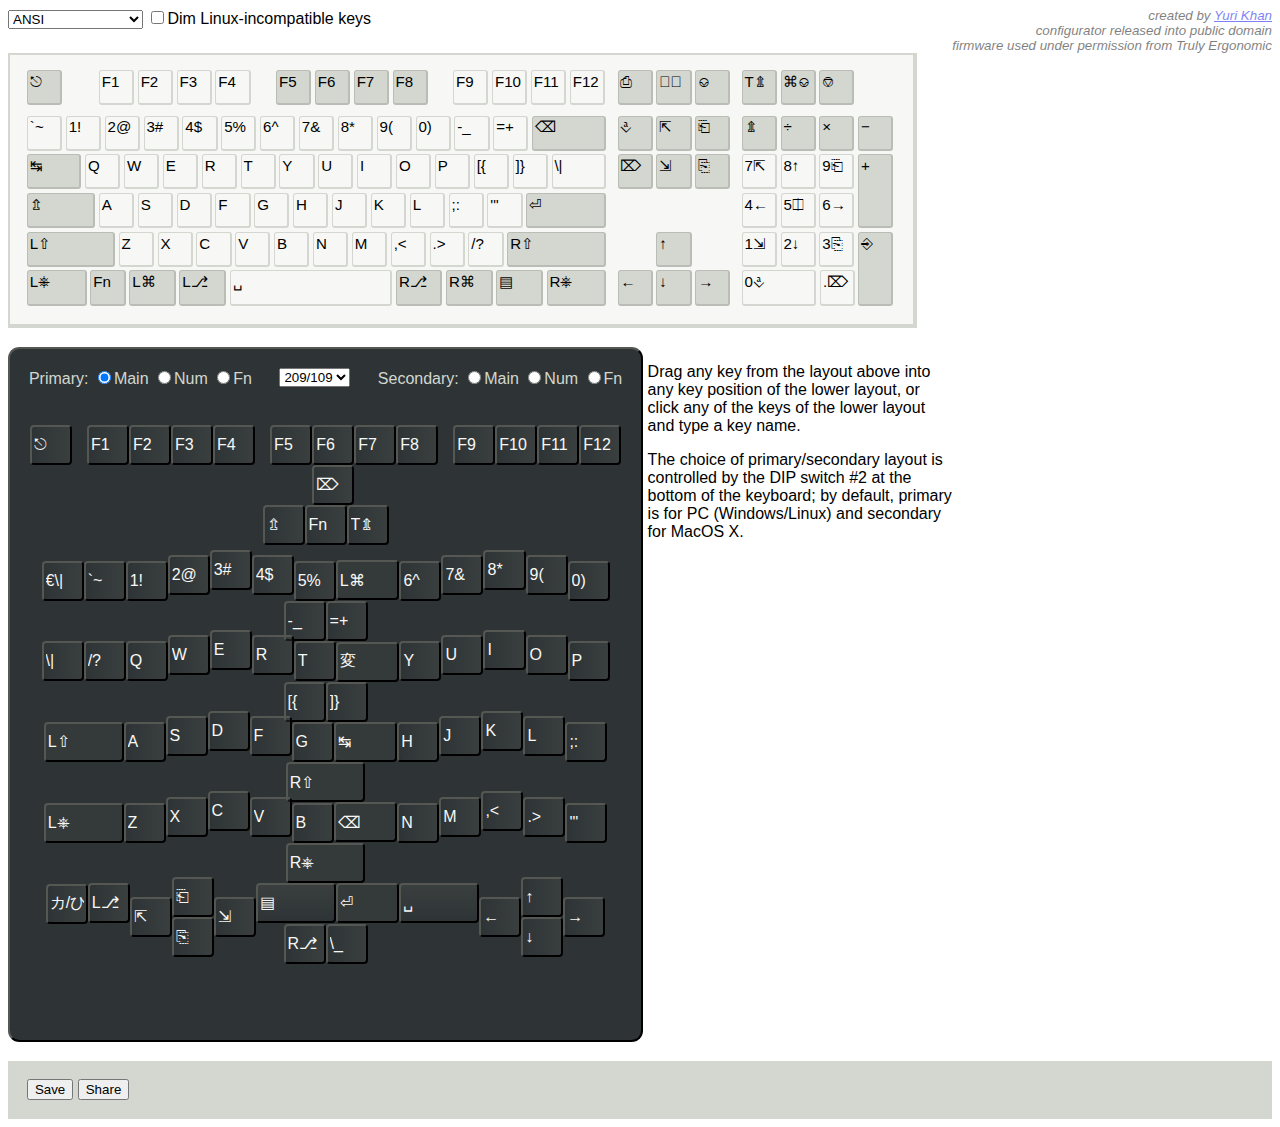
==== index.html @ 6ffff372 "Add model selector" ====
<!DOCTYPE html>
<html>
<head profile="http://www.w3.org/2005/10/profile">
<meta http-equiv="Content-Type" content="text/html; charset=utf-8" />
<title>TrulyErgonomic Configurator — v3yk firmware</title>
<link rel="stylesheet" type="text/css" href="styles.css" />
<link rel="icon" type="image/png" href="favicon.png" />
<script type="text/javascript" src="configurator.js"></script>
</head>
<body>
<address>created by <a href="yuri.v.khan@gmail.com">Yuri Khan</a><br />
configurator released into public domain<br />
firmware used under permission from Truly Ergonomic
</address>

<select id="layout">
	<option value="ansi" selected="selected">ANSI</option>
	<option value="iso">ISO</option>
	<option value="jis">JIS</option>
	<option value="keypad">Keypad</option>
	<option value="rare">Rare keys</option>
	<option value="media">Media and Power</option>
	<option value="al">Application Launch</option>
	<option value="ac">Application Control</option>
	<option value="exotic">Exotic needs</option>
</select>

<label><input type="checkbox" id="warn"/>Dim Linux-incompatible keys</label>

<div id="sources" class="ansi"><div id="warning-wrapper">
	<div id="kbd">
	<div id="fkeys" class="row">
		<div class="main"
			><kbd id="esc" class="dark" data-u="29">Esc</kbd
			><span class="spacer"></span
			><kbd data-u="3A">F1</kbd
			><kbd data-u="3B">F2</kbd
			><kbd data-u="3C">F3</kbd
			><kbd data-u="3D">F4</kbd
			><span class="spacer"></span
			><kbd class="dark" data-u="3E">F5</kbd
			><kbd class="dark" data-u="3F">F6</kbd
			><kbd class="dark" data-u="40">F7</kbd
			><kbd class="dark" data-u="41">F8</kbd
			><span class="spacer"></span
			><kbd data-u="42">F9</kbd
			><kbd data-u="43">F10</kbd
			><kbd data-u="44">F11</kbd
			><kbd data-u="45">F12</kbd
		></div>
		<div class="nav"
			><kbd class="dark" data-u="46">⎙</kbd
			><kbd class="dark" data-u="47">⇳</kbd
			><kbd class="dark" data-u="48">⎊</kbd
		></div>
		<div class="keypad"
			><kbd class="dark" data-u="DE">T⇭</kbd
			><kbd class="dark" data-u="AD"></kbd
			><kbd class="dark" data-u="AE"></kbd
		></div>
	</div>
	<div class="row">
		<div class="main">
			<div><kbd id="grave" class="ansi-iso" data-u="35">`~</kbd
				><kbd id="hankaku" class="dark jis-only" data-u="94">半角</kbd
				><kbd data-u="1E">1!</kbd
				><kbd data-u="1F">2@</kbd
				><kbd data-u="20">3#</kbd
				><kbd data-u="21">4$</kbd
				><kbd data-u="22">5%</kbd
				><kbd data-u="23">6^</kbd
				><kbd data-u="24">7&amp;</kbd
				><kbd data-u="25">8*</kbd
				><kbd data-u="26">9(</kbd
				><kbd data-u="27">0)</kbd
				><kbd data-u="2D">-_</kbd
				><kbd data-u="2E">=+</kbd
				><kbd id="yen" class="jis-only" data-u="89">¥</kbd
				><kbd class="dark" id="bksp" data-u="2A">⌫</kbd
			></div>
			<div><kbd class="dark" id="tab" data-u="2B">Tab ↹</kbd
				><kbd data-u="14">Q</kbd
				><kbd data-u="1A">W</kbd
				><kbd data-u="08">E</kbd
				><kbd data-u="15">R</kbd
				><kbd data-u="17">T</kbd
				><kbd data-u="1C">Y</kbd
				><kbd data-u="18">U</kbd
				><kbd data-u="0C">I</kbd
				><kbd data-u="12">O</kbd
				><kbd data-u="13">P</kbd
				><kbd data-u="2F">[{</kbd
				><kbd data-u="30">]}</kbd
				><kbd id="bksl-ansi" class="ansi-only" data-u="31">\|</kbd
			></div>
			<div><kbd class="dark" id="caps" data-u="39">⇪ Caps</kbd
				><kbd data-u="04">A</kbd
				><kbd data-u="16">S</kbd
				><kbd data-u="07">D</kbd
				><kbd data-u="09">F</kbd
				><kbd data-u="0A">G</kbd
				><kbd data-u="0B">H</kbd
				><kbd data-u="0D">J</kbd
				><kbd data-u="0E">K</kbd
				><kbd data-u="0F">L</kbd
				><kbd data-u="33">;:</kbd
				><kbd data-u="34">'&quot;</kbd
				><kbd id="euro1" class="iso-only" data-u="32">€#~</kbd
				><kbd id="bksl-jis" class="jis-only" data-u="31">\|</kbd
				><kbd class="dark" id="enter" data-u="28">⏎</kbd
			></div>
			<div><kbd class="dark" id="lsh" data-u="E1">L⇧</kbd
				><kbd id="euro2" class="iso-only" data-u="64">€\|</kbd
				><kbd data-u="1D">Z</kbd
				><kbd data-u="1B">X</kbd
				><kbd data-u="06">C</kbd
				><kbd data-u="19">V</kbd
				><kbd data-u="05">B</kbd
				><kbd data-u="11">N</kbd
				><kbd data-u="10">M</kbd
				><kbd data-u="36">,&lt;</kbd
				><kbd data-u="37">.&gt;</kbd
				><kbd data-u="38">/?</kbd
				><kbd id="ro" class="jis-only" data-u="87">ろ</kbd
				><kbd class="dark" id="rsh" data-u="E5">R⇧</kbd
			></div>
			<div
				><kbd class="dark" id="lctrl" data-u="E0">L⎈</kbd
				><kbd class="dark" id="fn" data-u="DF">Fn</kbd
				><kbd class="dark" id="lgui" data-u="E3">L⌘</kbd
				><kbd class="dark" id="lalt" data-u="E2">L⎇</kbd
				><kbd class="dark jis-only" id="muhen" data-u="8B">無変</kbd
				><kbd id="space" data-u="2C">Space</kbd
				><kbd class="dark jis-only" id="hen" data-u="8A">変</kbd
				><kbd class="dark jis-only" id="kana" data-u="88">カ/ひ</kbd
				><kbd class="dark" id="ralt" data-u="E6">R⎇</kbd
				><kbd class="dark" id="rgui" data-u="E7">R⌘</kbd
				><kbd class="dark" id="apps" data-u="65">▤</kbd
				><kbd class="dark" id="rctrl" data-u="E4">R⎈</kbd
			></div>
		</div>
		<div class="nav">
			<div><kbd class="dark" data-u="49">Ins</kbd
				><kbd class="dark" data-u="4A">⇱</kbd
				><kbd class="dark" data-u="4B">⇞</kbd
			></div>
			<div><kbd class="dark" data-u="4C">Del</kbd
				><kbd class="dark" data-u="4D">⇲</kbd
				><kbd class="dark" data-u="4E">⇟</kbd
			></div>
			<div></div>
			<div><kbd class="dark" id="up" data-u="52">↑</kbd
			></div>
			<div><kbd class="dark" data-u="50">←</kbd
				><kbd class="dark" data-u="51">↓</kbd
				><kbd class="dark" data-u="4F">→</kbd
			></div>
		</div>
		<div class="keypad">
			<div><kbd class="dark" data-u="53">⇭</kbd
				><kbd class="dark" data-u="54">K/</kbd
				><kbd class="dark" data-u="55">K*</kbd
				><kbd class="dark" data-u="56">K-</kbd
			></div>
			<div><kbd data-u="5F">K7</kbd
				><kbd data-u="60">K8</kbd
				><kbd data-u="61">K9</kbd
				><kbd class="dark" id="kplus" data-u="57">K+</kbd
			></div>
			<div><kbd data-u="5C">K4</kbd
				><kbd data-u="5D">K5</kbd
				><kbd data-u="5E">K6</kbd
			></div>
			<div><kbd data-u="59">K1</kbd
				><kbd data-u="5A">K2</kbd
				><kbd data-u="5B">K3</kbd
				><kbd class="dark" id="kenter" data-u="58">K⏎</kbd
			></div>
			<div><kbd id="k0" data-u="62">K0</kbd
				><kbd data-u="63">K.</kbd
			></div>
		</div>
	</div></div>
	<div id="keypad">
		<div><kbd class="dark" data-u="DD">Hex</kbd
			><kbd class="dark" data-u="DC">Dec</kbd
			><kbd class="dark" data-u="DB">Oct</kbd
			><kbd class="dark" data-u="DA">Bin</kbd
			><kbd data-u="85">,</kbd
			><kbd data-u="B4">$<sup>2</sup></kbd
			><kbd data-u="B5">¢<sup>2</sup></kbd
			><kbd class="dark" data-u="BA">↹</kbd
			><kbd class="red" data-u="BB">⌫</kbd
			><kbd class="red" data-u="D9">CE</kbd
			><kbd class="red" data-u="D8">C</kbd
		></div>
		<div><kbd data-u="B8">{</kbd
			><kbd data-u="B9">}</kbd
			><kbd data-u="CB">:</kbd
			><kbd class="dark" data-u="D2">MC</kbd
			><kbd data-u="B3">.,<sup>3</sup></kbd
			><kbd data-u="5F">7</kbd
			><kbd data-u="60">8</kbd
			><kbd data-u="61">9</kbd
			><kbd data-u="54">÷</kbd
			><kbd data-u="C4">%</kbd
			><kbd data-u="C2">Xor</kbd
		></div>
		<div><kbd data-u="B6">(</kbd
			><kbd data-u="B7">)</kbd
			><kbd data-u="CC">#</kbd
			><kbd class="dark" data-u="D1">MR</kbd
			><kbd data-u="B2">,'<sup>3</sup></kbd
			><kbd data-u="5C">4</kbd
			><kbd data-u="5D">5</kbd
			><kbd data-u="5E">6</kbd
			><kbd data-u="55">×</kbd
			><kbd data-u="C9">|</kbd
			><kbd data-u="C7">&amp;</kbd
		></div>
		<div><kbd data-u="C5">&lt;</kbd
			><kbd data-u="C6">&gt;</kbd
			><kbd data-u="CE">@</kbd
			><kbd class="dark" data-u="D0">MS</kbd
			><kbd data-u="B1">000</kbd
			><kbd data-u="59">1</kbd
			><kbd data-u="5A">2</kbd
			><kbd data-u="5B">3</kbd
			><kbd data-u="56">−</kbd
			><kbd data-u="CA">||</kbd
			><kbd data-u="C8">&amp;&amp;</kbd
		></div>
		<div><kbd data-u="C3">^</kbd
			><kbd data-u="CF">!</kbd
			><kbd class="dark" data-u="D5">M×</kbd
			><kbd class="dark" data-u="D3">M+</kbd
			><kbd data-u="B0">00</kbd
			><kbd data-u="62">0</kbd
			><kbd data-u="D7">+/−</kbd
			><kbd data-u="63">.</kbd
			><kbd data-u="57">+</kbd
			><kbd data-u="67">=</kbd
			><kbd data-u="86">=<sup>1</sup></kbd
		></div>
		<div><kbd class="dark" data-u="53">⇭</kbd
			><kbd class="dark" data-u="58">⏎</kbd
			><kbd class="dark" data-u="D6">M÷</kbd
			><kbd class="dark" data-u="D4">M−</kbd
			><kbd data-u="CD">␣</kbd
			><kbd data-u="BC">A</kbd
			><kbd data-u="BD">B</kbd
			><kbd data-u="BE">C</kbd
			><kbd data-u="BF">D</kbd
			><kbd data-u="C0">E</kbd
			><kbd data-u="C1">F</kbd
		></div>
	</div>
	<div id="rare">
		<p>This page presents keys rarely found on modern keyboards. Some are from the mainframe era (3270 terminal) and the Sun world; others from Korean and Japanese keyboards.</p>
		<section><header>Terminal keys</header>
		<kbd class="red" data-u="66">Ⓘ</kbd
		><kbd class="dark" data-u="68">F13</kbd
		><kbd class="dark" data-u="69">F14</kbd
		><kbd class="dark" data-u="6A">F15</kbd
		><kbd class="dark" data-u="6B">F16</kbd
		><kbd class="dark" data-u="6C">F17</kbd
		><kbd class="dark" data-u="6D">F18</kbd
		><kbd class="dark" data-u="6E">F19</kbd
		><kbd class="dark" data-u="6F">F20</kbd
		><kbd class="dark" data-u="70">F21</kbd
		><kbd class="dark" data-u="71">F22</kbd
		><kbd class="dark" data-u="72">F23</kbd
		><kbd class="dark" data-u="73">F24</kbd
		><kbd class="dark" data-u="74">Exec</kbd
		><kbd class="dark" data-u="75">Help</kbd
		><kbd class="dark" data-u="76">Menu</kbd
		><kbd class="dark" data-u="77">Sel</kbd
		><kbd class="dark" data-u="78">Stop</kbd
		><kbd class="dark" data-u="79">Again</kbd
		><kbd class="dark" data-u="7A">Undo</kbd
		><kbd class="dark" data-u="7B">Cut</kbd
		><kbd class="dark" data-u="7C">Copy</kbd
		><kbd class="dark" data-u="7D">Paste</kbd
		><kbd class="dark" data-u="7E">Find</kbd
		><kbd class="dark" data-u="7F">Mute</kbd
		><kbd class="dark" data-u="80">Vol+</kbd
		><kbd class="dark" data-u="81">Vol−</kbd
		><kbd class="dark" data-u="99">⌧</kbd
		><kbd class="dark" data-u="9A">Attn</kbd
		><kbd class="dark" data-u="9B">Cancel</kbd
		><kbd class="dark" data-u="9C">Clear</kbd
		><kbd class="dark" data-u="9D">Prior</kbd
		><kbd class="dark" data-u="9E">Ret</kbd
		><kbd class="dark" data-u="9F">Sep</kbd
		><kbd class="dark" data-u="A0">Out</kbd
		><kbd class="dark" data-u="A1">Oper</kbd
		><kbd class="dark" data-u="A2">ClrAg</kbd
		><kbd class="dark" data-u="A3">CrSel</kbd
		><kbd class="dark" data-u="A4">ExSel</kbd
		></section><section><header>Language keys</header>
		<kbd data-u="87">ろ</kbd
		><kbd class="dark" data-u="88">カ/ひ</kbd
		><kbd data-u="89">¥</kbd
		><kbd class="dark" data-u="8A">変</kbd
		><kbd class="dark" data-u="8B">無変</kbd
		><kbd data-u="8C">jp,</kbd
		><kbd class="dark" data-u="8D">DBCS</kbd
		><kbd class="dark" data-u="8E">Intl8</kbd
		><kbd class="dark" data-u="8F">Intl9</kbd
		><kbd class="dark" data-u="90">한/영</kbd
		><kbd class="dark" data-u="91">한자</kbd
		><kbd class="dark" data-u="92">カタ</kbd
		><kbd class="dark" data-u="93">ひら</kbd
		><kbd class="dark" data-u="94">半角</kbd
		><kbd class="dark" data-u="95">Lang6</kbd
		><kbd class="dark" data-u="96">Lang7</kbd
		><kbd class="dark" data-u="97">Lang8</kbd
		><kbd class="dark" data-u="98">Lang9</kbd
		></section>
	</div>
	<div id="media-note">
		<p>You can have up to 23 different media, application launch or application control keys.</p>
	</div>
	<div id="media">
		<section><header>Power management</header>
		<kbd class="red" data-u="0C0030">Power</kbd
		><kbd class="red" data-u="0C0031">Reset</kbd
		><kbd class="red" data-u="0C0032">Sleep</kbd
		></section><section><header>Media control</header>
		<kbd data-u="0C00B0">Play</kbd
		><kbd data-u="0C00B1">Pause</kbd
		><kbd data-u="0C00B2">Record</kbd
		><kbd data-u="0C00B3">Fast Forward</kbd
		><kbd data-u="0C00B4">Rewind</kbd
		><kbd data-u="0C00B5">Scan Next Track</kbd
		><kbd data-u="0C00B6">Scan Previous Track</kbd
		><kbd data-u="0C00B7">Stop</kbd
		><kbd data-u="0C00B8">Eject</kbd
		><kbd data-u="0C00B9">Random Play</kbd
		><kbd data-u="0C00BB">Enter Disc</kbd
		><kbd data-u="0C00BC">Repeat</kbd
		><kbd data-u="0C00CC">Stop/Eject</kbd
		><kbd data-u="0C00CD">Play/Pause</kbd
		></section><section><header>Volume control</header>
		<kbd data-u="0C00E2">Mute</kbd
		><kbd data-u="0C00E9">Volume Increment</kbd
		><kbd data-u="0C00EA">Volume Decrement</kbd
		></section>
	</div>
	<div id="al">
		<section><header>Configuration</header>
		<kbd data-u="0C0181">AL Launch Button Configuration Tool</kbd
		><kbd data-u="0C0182">AL Programmable Button Configuration</kbd
		><kbd data-u="0C0183">AL Consumer Control Configuration</kbd
		><kbd data-u="0C019F">AL Control Panel</kbd
		></section><section><header>Accessories</header>
		<kbd data-u="0C0185">AL Text Editor</kbd
		><kbd data-u="0C0192">AL Calculator</kbd
		><kbd data-u="0C01A0">AL Command Line Processor/Run</kbd
		><kbd data-u="0C01AE">AL Keyboard Layout</kbd
		><kbd data-u="0C01B4">AL File Browser</kbd
		><kbd data-u="0C01BA">AL Digital Wallet</kbd
		></section><section><header>Productivity applications</header>
		<kbd data-u="0C0184">AL Word Processor</kbd
		><kbd data-u="0C0186">AL Spreadsheet</kbd
		><kbd data-u="0C0187">AL Graphics Editor</kbd
		><kbd data-u="0C0188">AL Presentation App</kbd
		><kbd data-u="0C0189">AL Database App</kbd
		><kbd data-u="0C018E">AL Calendar/Schedule</kbd
		><kbd data-u="0C018F">AL Task/Project Manager</kbd
		><kbd data-u="0C0190">AL Log/Journal/Timecard</kbd
		><kbd data-u="0C0191">AL Checkbook/Finance</kbd
		><kbd data-u="0C01A8">AL Thesaurus</kbd
		><kbd data-u="0C01A9">AL Dictionary</kbd
		><kbd data-u="0C01AB">AL Spell Check</kbd
		><kbd data-u="0C01AC">AL Grammar Check</kbd
		></section><section><header>Internet/Connectivity</header>
		<kbd data-u="0C0196">AL Internet Browser</kbd
		><kbd data-u="0C018A">AL Email Reader</kbd
		><kbd data-u="0C018B">AL Newsreader</kbd
		><kbd data-u="0C018C">AL Voicemail</kbd
		><kbd data-u="0C018D">AL Contacts/Address Book</kbd
		><kbd data-u="0C0197">AL Remote Networking/ISP Connect</kbd
		><kbd data-u="0C0198">AL Network Conference</kbd
		><kbd data-u="0C0199">AL Network Chat</kbd
		><kbd data-u="0C019A">AL Telephony/Dialer</kbd
		><kbd data-u="0C01BC">AL Instant Messaging</kbd
		></section><section><header>Multimedia</header>
		<kbd data-u="0C0193">AL A/V Capture/Playback</kbd
		><kbd data-u="0C01B6">AL Image Browser</kbd
		><kbd data-u="0C01B7">AL Audio Browser</kbd
		><kbd data-u="0C01B8">AL Movie Browser</kbd
		><kbd data-u="0C01C6">AL Audio Player</kbd	  
		></section><section><header>Shell folders</header>
		<kbd data-u="0C0194">AL Local Machine Browser</kbd
		><kbd data-u="0C0195">AL LAN/WAN Browser</kbd
		><kbd data-u="0C01A7">AL Documents</kbd
		><kbd data-u="0C01AA">AL Desktop</kbd
		></section><section><header>User account</header>
		<kbd data-u="0C019B">AL Logon</kbd
		><kbd data-u="0C019C">AL Logoff</kbd
		><kbd data-u="0C019D">AL Logon/Logoff</kbd
		><kbd data-u="0C019E">AL Terminal Lock/Screensaver</kbd
		><kbd data-u="0C01B1">AL Screen Saver</kbd
		></section><section><header>Task control</header>
		<kbd data-u="0C01A1">AL Process/Task Manager</kbd
		><kbd data-u="0C01A2">AL Select Task/Application</kbd
		><kbd data-u="0C01A3">AL Next Task/Application</kbd
		><kbd data-u="0C01A4">AL Previous Task/Application</kbd
		><kbd data-u="0C01A5">AL Preemptive Halt Task/Application</kbd
		></section><section><header>Help and support</header>
		<kbd data-u="0C01A6">AL Integrated Help Center</kbd
		><kbd data-u="0C01BD">AL OEM Features/Tips/Tutorial Browser</kbd
		><kbd data-u="0C01BE">AL OEM Help</kbd
		><kbd data-u="0C01BF">AL Online Community</kbd
		><kbd data-u="0C01C0">AL Entertainment Content Browser</kbd
		><kbd data-u="0C01C1">AL Online Shopping Browser</kbd
		><kbd data-u="0C01C2">AL SmartCard Information/Help</kbd
		><kbd data-u="0C01C3">AL Market Monitor/Finance Browser</kbd
		><kbd data-u="0C01C4">AL Customized Corporate News Browser</kbd
		><kbd data-u="0C01C5">AL Online Activity Browser</kbd
		></section><section><header>System</header>
		<kbd data-u="0C01AD">AL Wireless Status</kbd
		><kbd data-u="0C01AF">AL Virus Protection</kbd
		><kbd data-u="0C01B0">AL Encryption</kbd
		><kbd data-u="0C01B2">AL Alarms</kbd
		><kbd data-u="0C01B3">AL Clock</kbd
		><kbd data-u="0C01B5">AL Power Status</kbd
		><kbd data-u="0C01B9">AL Digital Rights Manager</kbd
		></section>
	</div>
	<div id="ac">
		<section><header>File</header>
		<kbd data-u="0C0201">AC New</kbd
		><kbd data-u="0C0202">AC Open</kbd
		><kbd data-u="0C0207">AC Save</kbd
		><kbd data-u="0C0297">AC Save and Close</kbd
		><kbd data-u="0C0298">AC Rename</kbd
		><kbd data-u="0C0267">AC Print Preview</kbd
		><kbd data-u="0C0208">AC Print</kbd
		><kbd data-u="0C0209">AC Properties</kbd
		><kbd data-u="0C0204">AC Exit</kbd
		></section><section><header>Edit</header>
		<kbd data-u="0C023D">AC Edit</kbd
		><kbd data-u="0C021A">AC Undo</kbd
		><kbd data-u="0C0279">AC Redo/Repeat</kbd
		><kbd data-u="0C021B">AC Copy</kbd
		><kbd data-u="0C021C">AC Cut</kbd
		><kbd data-u="0C021D">AC Paste</kbd
		><kbd data-u="0C0268">AC Paste Special</kbd
		><kbd data-u="0C0272">AC Select Word</kbd
		><kbd data-u="0C0273">AC Select Sentence</kbd
		><kbd data-u="0C0274">AC Select Paragraph</kbd
		><kbd data-u="0C0275">AC Select Column</kbd
		><kbd data-u="0C0276">AC Select Row</kbd
		><kbd data-u="0C0277">AC Select Table</kbd
		><kbd data-u="0C0278">AC Select Object</kbd
		><kbd data-u="0C021E">AC Select All</kbd
		><kbd data-u="0C021F">AC Find</kbd
		><kbd data-u="0C0220">AC Find and Replace</kbd
		><kbd data-u="0C0269">AC Insert Mode</kbd
		><kbd data-u="0C026A">AC Delete</kbd
		><kbd data-u="0C026F">AC Attach Comment</kbd
		><kbd data-u="0C0270">AC Delete Comment</kbd
		><kbd data-u="0C0271">AC View Comment</kbd
		></section><section><header>View</header>
		<kbd data-u="0C022D">AC Zoom In</kbd
		><kbd data-u="0C022E">AC Zoom Out</kbd
		><kbd data-u="0C0230">AC Full Screen View</kbd
		><kbd data-u="0C0231">AC Normal View</kbd
		><kbd data-u="0C0232">AC View Toggle</kbd
		><kbd data-u="0C0233">AC Scroll Up</kbd
		><kbd data-u="0C0234">AC Scroll Down</kbd
		><kbd data-u="0C0236">AC Pan Left</kbd
		><kbd data-u="0C0237">AC Pan Right</kbd
		><kbd data-u="0C0263">AC Expand</kbd
		><kbd data-u="0C0264">AC Expand All</kbd
		><kbd data-u="0C0265">AC Collapse</kbd
		><kbd data-u="0C0266">AC Collapse All</kbd
		></section><section><header>Insert</header>
		<kbd data-u="0C0291">AC Insert Row</kbd
		><kbd data-u="0C0292">AC Insert Column</kbd
		><kbd data-u="0C0293">AC Insert File</kbd
		><kbd data-u="0C0294">AC Insert Picture</kbd
		><kbd data-u="0C0295">AC Insert Object</kbd
		><kbd data-u="0C0296">AC Insert Symbol</kbd
		></section><section><header>Format</header>
		<kbd data-u="0C023C">AC Format</kbd
		><kbd data-u="0C023E">AC Bold</kbd
		><kbd data-u="0C023F">AC Italics</kbd
		><kbd data-u="0C0240">AC Underline</kbd
		><kbd data-u="0C0241">AC Strikethrough</kbd
		><kbd data-u="0C0242">AC Subscript</kbd
		><kbd data-u="0C0243">AC Superscript</kbd
		><kbd data-u="0C0244">AC All Caps</kbd
		><kbd data-u="0C0245">AC Rotate</kbd
		><kbd data-u="0C0246">AC Resize</kbd
		><kbd data-u="0C0247">AC Flip Horizontal</kbd
		><kbd data-u="0C0248">AC Flip Vertical</kbd
		><kbd data-u="0C0249">AC Mirror Horizontal</kbd
		><kbd data-u="0C024A">AC Mirror Vertical</kbd
		><kbd data-u="0C024B">AC Font Select</kbd
		><kbd data-u="0C024C">AC Font Color</kbd
		><kbd data-u="0C024D">AC Font Size</kbd
		><kbd data-u="0C024E">AC Justify Left</kbd
		><kbd data-u="0C024F">AC Justify Center H</kbd
		><kbd data-u="0C0250">AC Justify Right</kbd
		><kbd data-u="0C0251">AC Justify Block H</kbd
		><kbd data-u="0C0252">AC Justify Top</kbd
		><kbd data-u="0C0253">AC Justify Center V</kbd
		><kbd data-u="0C0254">AC Justify Bottom</kbd
		><kbd data-u="0C0255">AC Justify Block V</kbd
		><kbd data-u="0C0256">AC Indent Decrease</kbd
		><kbd data-u="0C0257">AC Indent Increase</kbd
		><kbd data-u="0C0258">AC Numbered List</kbd
		><kbd data-u="0C0259">AC Restart Numbering</kbd
		><kbd data-u="0C025A">AC Bulleted List</kbd
		><kbd data-u="0C025B">AC Promote</kbd
		><kbd data-u="0C025C">AC Demote</kbd
		><kbd data-u="0C026B">AC Lock</kbd
		><kbd data-u="0C026C">AC Unlock</kbd
		><kbd data-u="0C026D">AC Protect</kbd
		><kbd data-u="0C026E">AC Unprotect</kbd
		><kbd data-u="0C0290">AC Set Borders</kbd
		><kbd data-u="0C0299">AC Merge</kbd
		><kbd data-u="0C029A">AC Split</kbd
		><kbd data-u="0C029B">AC Distribute Horizontally</kbd
		><kbd data-u="0C029C">AC Distribute Vertically</kbd
		></section><section><header>Data</header>
		<kbd data-u="0C027A">AC Sort</kbd
		><kbd data-u="0C027B">AC Sort Ascending</kbd
		><kbd data-u="0C027C">AC Sort Descending</kbd
		><kbd data-u="0C027D">AC Filter</kbd
		></section><section><header>Browser</header>
		<kbd data-u="0C0221">AC Search</kbd
		><kbd data-u="0C0222">AC Go To</kbd
		><kbd data-u="0C0223">AC Home</kbd
		><kbd data-u="0C0224">AC Back</kbd
		><kbd data-u="0C0225">AC Forward</kbd
		><kbd data-u="0C0226">AC Stop</kbd
		><kbd data-u="0C0227">AC Refresh</kbd
		><kbd data-u="0C0228">AC Previous Link</kbd
		><kbd data-u="0C0229">AC Next Link</kbd
		><kbd data-u="0C022A">AC Bookmarks</kbd
		><kbd data-u="0C022B">AC History</kbd
		><kbd data-u="0C022C">AC Subscriptions</kbd
		></section><section><header>Mail</header>
		<kbd data-u="0C0286">AC Synchronize</kbd
		><kbd data-u="0C0287">AC Send/Receive</kbd
		><kbd data-u="0C0288">AC Send To</kbd
		><kbd data-u="0C0289">AC Reply</kbd
		><kbd data-u="0C028A">AC Reply All</kbd
		><kbd data-u="0C028B">AC Forward Msg</kbd
		><kbd data-u="0C028C">AC Send</kbd
		><kbd data-u="0C028D">AC Attach File</kbd
		><kbd data-u="0C028E">AC Upload</kbd
		><kbd data-u="0C028F">AC Download (Save Target As)</kbd
		></section><section><header>Window</header>
		<kbd data-u="0C0206">AC Minimize</kbd
		><kbd data-u="0C0205">AC Maximize</kbd
		><kbd data-u="0C0203">AC Close</kbd
		><kbd data-u="0C0239">AC New Window</kbd
		><kbd data-u="0C023A">AC Tile Horizontally</kbd
		><kbd data-u="0C023B">AC Tile Vertically</kbd
		></section><section><header>Actions</header>
		<kbd data-u="0C025D">AC Yes</kbd
		><kbd data-u="0C025E">AC No</kbd
		><kbd data-u="0C025F">AC Cancel</kbd
		><kbd data-u="0C0260">AC Catalog</kbd
		><kbd data-u="0C0261">AC Buy/Checkout</kbd
		><kbd data-u="0C0262">AC Add to Cart</kbd
		></section><section><header>Clock</header>
		<kbd data-u="0C027E">AC Set Clock</kbd
		><kbd data-u="0C027F">AC View Clock</kbd
		><kbd data-u="0C0280">AC Select Time Zone</kbd
		><kbd data-u="0C0281">AC Edit Time Zones</kbd
		><kbd data-u="0C0282">AC Set Alarm</kbd
		><kbd data-u="0C0283">AC Clear Alarm</kbd
		><kbd data-u="0C0284">AC Snooze Alarm</kbd
		><kbd data-u="0C0285">AC Reset Alarm</kbd
		></section>
	</div>
	<div id="exotic">
		<p>The sections “Media and Power”, “Application Launch” and “Application Control” show the most useful options for keys.</p>
		<p>However, you can assign an arbitrary HID usage code from usage pages 07 or 0C, as defined by the <a href="http://www.usb.org/developers/docs/hidpage/#Usage_Tables"><cite>HID Usage Tables</cite></a>. To do so, click on a key and enter:</p>
		<ul>
			<li>for usage page 07 (Keyboard/Keypad), the low byte of the usage code followed by the letter <code>h</code>, e.&thinsp;g. <code>A5h</code> (Reserved);</li>
			<li>for page 0C (Consumer), the full 20-bit usage code followed by the letter <code>h</code>, e.&thinsp;g. <code>0C0107h</code> (Fire Alarm).</li>
		</ul>
		<p>It is not guaranteed that your OS will detect such codes.</p>
	</div>
</div></div>
<div id="targets" class="m209"><div id="teck">
	<div id="layer-selector">
		<div id="pc">Primary:
			<label><input type="radio" name="layer" value="0" checked="checked" />Main</label>
			<label><input type="radio" name="layer" value="1" />Num</label>
			<label><input type="radio" name="layer" value="2" />Fn</label>
		</div>
		<div id="mac">Secondary:
			<label><input type="radio" name="layer" value="3" />Main</label>
			<label><input type="radio" name="layer" value="4" />Num</label>
			<label><input type="radio" name="layer" value="5" />Fn</label>
		</div>
		<select id="model">
			<option value="209" selected="selected">209/109</option>
			<option value="207">207</option>
			<option value="105">104/105</option>
		</select>
	</div>
	<div id="t-keys">
	<div id="t-fkeys"
		><input id="t-esc"
		/><span class="spacer"></span
		><input id="t-f1"
		/><input id="t-f2"
		/><input id="t-f3"
		/><input id="t-f4"
		/><span class="spacer"></span
		><input id="t-f5"
		/><input id="t-f6"
		/><input id="t-f7"
		/><input id="t-f8"
		/><span class="spacer"></span
		><input id="t-f9"
		/><input id="t-f10"
		/><input id="t-f11"
		/><input id="t-f12"
		/><span class="spacer"></span
		><input id="t-del"
		/><br
		/><input id="t-caps"
		/><input id="t-fn"
		/><input id="t-num"
	/></div>
	<div class="stagger-0"
		><input id="t-euro2"
		/><input id="t-grave"
		/><input id="t-minus105"
		/><input id="t-1"
		/><input id="t-2"
		/><input id="t-3"
		/><input id="t-4"
		/><input id="t-5"
		/><input id="t-gui"
		/><input id="t-6"
		/><input id="t-7"
		/><input id="t-8"
		/><input id="t-9"
		/><input id="t-0"
		/><input id="t-minus"
		/><input id="t-equal"
	/></div>
	<div class="stagger-1"
		><input id="t-bksl"
		/><input id="t-slash"
		/><input id="t-q"
		/><input id="t-w"
		/><input id="t-e"
		/><input id="t-r"
		/><input id="t-t"
		/><input id="t-hen"
		/><input id="t-y"
		/><input id="t-u"
		/><input id="t-i"
		/><input id="t-o"
		/><input id="t-p"
		/><input id="t-bra"
		/><input id="t-ket"
	/></div>
	<div class="stagger-2"
		><input id="t-lsh"
		/><input id="t-a"
		/><input id="t-s"
		/><input id="t-d"
		/><input id="t-f"
		/><input id="t-g"
		/><input id="t-tab"
		/><input id="t-h"
		/><input id="t-j"
		/><input id="t-k"
		/><input id="t-l"
		/><input id="t-semi"
		/><input id="t-rsh"
	/></div>
	<div class="stagger-2"
		><input id="t-lctrl"
		/><input id="t-z"
		/><input id="t-x"
		/><input id="t-c"
		/><input id="t-v"
		/><input id="t-b"
		/><input id="t-bksp"
		/><input id="t-n"
		/><input id="t-m"
		/><input id="t-comma"
		/><input id="t-dot"
		/><input id="t-quote"
		/><input id="t-rctrl"
	/></div>
	<div
		><input id="t-lblank"
		/><input id="t-lalt"
		/><span class="cross"
			><input id="t-home"
			/><span class="stack"
			><input id="t-pgup"
			/><input id="t-pgdn"
			/></span
			><input id="t-end"
			/></span
		><input id="t-apps"
		/><input id="t-enter"
		/><input id="t-space"
		/><span class="cross"
			><input id="t-left"
			/><span class="stack"
			><input id="t-up"
			/><input id="t-down"
			/></span
			><input id="t-right"
		/></span
		><input id="t-ralt"
		/><input id="t-rblank"
	/></div>
	</div>
</div>
<div id="notes">
	<p>Drag any key from the layout above into any key position of the lower layout, or click any of the keys of the lower layout and type a key name.</p>
	<p>The choice of primary/secondary layout is controlled by the DIP switch #2 at the bottom of the keyboard; by default, primary is for PC (Windows/Linux) and secondary for MacOS X.</p>
</div></div>
<form>
	<div id="too-many-media-keys" class="hidden warning">You can have at most 23 media, application launch or application control keys. You now have <span id="media-key-count"></span>.</div>
	<button id="download">Save</button>
	<a href="#" id="download-link" class="hidden">Download</a>
	<button id="share">Share</button>
	<p id="share-help" class="hidden">Your custom layout is saved in <a href="#" id="share-link">this link</a>. You can bookmark it for future modifications, or share it with the community.</p>
</form>
</body>
</html>
---- styles.css ----
body { font-family: Ubuntu, Arial, Helvetica, sans-serif; }

address { float: right; text-align: right; opacity: 0.5; font-size: smaller; }
form { display: block; margin-top: 5mm; background-color: #d3d7cf; color: black; padding: 5mm; }
textarea { width: 100%; height: 18em; background-color: #2e3436; color: #73d216; font-family: monospace; }
.hidden { display: none; }
.warning { background-color: #f78787; color: #000000; border-radius: 5mm; }

#targets>div { display: inline-block; vertical-align: top; width: 157mm; }
#targets>#teck { text-align: center;
	padding: 5mm 5mm 20mm 5mm; background-color: #2e3436; color: #f7f8f5;
	border-top: 2px solid #555753; border-left: 2px solid #555753;
	border-bottom: 2px solid #000000; border-right: 2px solid #000000;
	border-radius: 3mm;
}
#targets>#notes { display: inline-block; width: 81mm; }
#layer-selector { margin-bottom: 10mm; text-align: left; }
#pc { float: left; } #mac { float: right; } #model { display: block; margin-left: auto; margin-right: auto; } #t-fkeys { clear: both; }
#t-keys input { width: 9mm; height: 9mm;
	background-color: #2e3436; color: #f7f8f5;
	background: linear-gradient(to right, rgba(85,87,83,0) 0%, rgba(85,87,83,0.3) 100%);
	border-top: 2px solid #555753; border-left: 2px solid #555753;
	border-bottom: 2px solid #000000; border-right: 2px solid #000000;
	border-radius: 4px; font-size: 100%;
}
#targets #layer-selector { color: #d3d7cf; }
#targets #teck.layer-1 #t-num, #targets #teck.layer-4 #t-num {
	background: radial-gradient(circle at center 75%,
		rgba(32,32,255,1) 0%,
		rgba(32,32,255,0.25) 50%,
		rgba(32,32,255,0) 100%);
}
#targets #teck.layer-2 .pc-fn, #targets #teck.layer-5 .mac-fn {
	background-color: #171a1b; color: #f7f8f5;
	border-top: 2px solid #000000; border-left: 2px solid #000000;
	border-bottom: 2px solid #000000; border-right: 2px solid #000000;
}
#targets #teck.layer-2 input, #targets #teck.layer-5 input {
	color: #97c4f0;
}
#targets.m207 #t-lblank, #targets.m207 #t-rblank,
#targets.m105 #t-lblank, #targets.m105 #t-rblank, #targets.m105 #t-euro2, #targets.m105 #t-grave, #targets.m105 #t-minus,
#targets.m207 #t-minus105, #targets.m209 #t-minus105 { display: none; }
#targets.m207 #t-lalt, #targets.m207 #t-ralt,
#targets.m105 #t-lalt, #targets.m105 #t-ralt, #targets.m105 #t-minus105, #targets.m105 #t-equal { width: 19mm; }
#targets .spacer { display: inline-block; width: 4mm; }
#targets #t-fkeys { margin-bottom: 4mm; }
#targets #t-gui, #targets #t-hen, #targets #t-tab, #targets #t-bksp,
#targets #t-enter { background: rgba(85,87,83,0.15); width: 14.75mm; }
#targets #t-lsh, #targets #t-rsh, #targets #t-lctrl, #targets #t-rctrl,
#targets #t-apps, #targets #t-space { width: 19mm; }
#targets #t-lsh, #targets #t-rsh, #targets #t-lctrl, #targets #t-rctrl,
#targets.m207 #t-lalt, #targets.m207 #t-ralt,
#targets.m105 #t-lalt, #targets.m105 #t-lalt,
#targets.m105 #t-minus105, #targets.m105 #t-equal
{ background: rgba(85,87,83,0.15); }
#targets #t-apps, #targets #t-space { background: linear-gradient(to bottom, rgba(85,87,83,0.3) 0%,rgba(85,87,83,0) 100%); }
.stagger-0 input:nth-child(5), .stagger-0 input:nth-child(7),
.stagger-0 input:nth-child(11), .stagger-0 input:nth-child(13),
.stagger-1 input:nth-child(4), .stagger-1 input:nth-child(6),
.stagger-1 input:nth-child(10), .stagger-1 input:nth-child(12),
.stagger-2 input:nth-child(3), .stagger-2 input:nth-child(5),
.stagger-2 input:nth-child(9), .stagger-2 input:nth-child(11),
.cross {
	position: relative; top: -1.5mm;
}
.stagger-0 input:nth-child(6), .stagger-0 input:nth-child(12),
.stagger-1 input:nth-child(5), .stagger-1 input:nth-child(11),
.stagger-2 input:nth-child(4), .stagger-2 input:nth-child(10)
{
	position: relative; top: -3mm;
}
.cross { vertical-align: top; display: inline-block; height: 19.5mm; margin-bottom: -12mm; }
.cross>input, .cross>.stack { vertical-align: middle; display: inline-block; }
.cross>.stack>input { display: block; }

section header a { font-weight: normal; margin: 1mm 0mm;
	text-decoration: none; border-bottom: dotted 1px; color: #000000; }
section header a:before { content: '▽'; margin-right: 0.5em;
	border-bottom: none; }
section.collapsed header a:before { content: '▷'; }
#sources section.collapsed kbd { display: none; }

#sources { width: 233mm; padding: 3mm; clear: both;
	border-left: 2px solid #d3d7cf; border-top: 2px solid #d3d7cf;
	border-right: 4px solid #d3d7cf; border-bottom: 4px solid #d3d7cf;
	margin-bottom: 5mm;
	background-color: #f7f8f5; color: #000000; }
#kbd div, #keypad div { margin: 0.75mm 0mm 0.75mm 0mm; }
#kbd .row { display: table-row; }
#kbd .main, #kbd .nav, #kbd .keypad { display: table-cell; padding: 1mm 1mm; }
#kbd .main div, #kbd .nav div, #kbd .keypad div { height: 9.5mm; }
#kbd .nav div { text-align: center; }
#kbd .nav div * { text-align: left; }

#kbd, #keypad, #rare, #media-note, #media, #al, #ac, #exotic { display: none; }
.ansi #kbd, .iso #kbd, .jis #kbd, .keypad #keypad, .rare #rare,
.media #media-note, .al #media-note, .ac #media-note, .exotic #media-note,
.media #media, .al #al, .ac #ac, .exotic #exotic { display: block; }
.ansi .iso-only, .ansi .jis-only,
.iso .ansi-only, .iso .jis-only,
.jis .ansi-only, .jis .iso-only, .jis .ansi-iso { display: none; }

kbd {
	display: inline-block; border-radius: 3px; cursor: default;
	background-color: #f7f8f5; color: #000000; font-family: sans-serif; font-size: 4mm;
	border-left: 0.25mm solid #d3d7cf; border-top: 0.25mm solid #d3d7cf;
	border-right: 0.75mm solid #d3d7cf; border-bottom: 0.75mm solid #d3d7cf;
	width: 8mm; height: 8mm;
	margin: 0mm 0.5mm 0mm 0.5mm; padding: 0.5mm 0mm 0mm 0.5mm;
}
#rare kbd { min-width: 8mm; width: auto; margin: 0.5mm; padding: 0.5mm; }
#media kbd, #al kbd, #ac kbd {
	min-width: 6mm; min-height: 6mm;
	height: auto; width: auto;
	margin: 0.5mm; padding: 0.5mm;
}
kbd.dark, #media kbd, #al kbd, #ac kbd {
	background-color: #d3d7cf; color: #000000;
	border-left: 0.25mm solid #babdb6; border-top: 0.25mm solid #babdb6;
	border-right: 0.75mm solid #babdb6; border-bottom: 0.75mm solid #babdb6;
}
kbd.red, #media kbd.red, #al kbd.red, #ac kbd.red {
	background-color: #fff0d7; color: #000000;
	border-left: 0.25mm solid #fcaf3e; border-top: 0.25mm solid #fcaf3e;
	border-right: 0.75mm solid #fcaf3e; border-bottom: 0.75mm solid #fcaf3e;
}
.warn kbd.incompatible, .warn #media kbd.incompatible,
.warn #al kbd.incompatible, .warn #ac kbd.incompatible {
	background-color: #ecf0eb; color: #babdb6;
	border: 0.25mm solid #babdb6;
	padding-right: 0.25mm; padding-bottom: 0.25mm;
}

.spacer { display: inline-block; width: 5.75mm; vertical-align: top; }
#esc+.spacer { width: 8.75mm; }
.ansi #bksp, .iso #bksp { width: 18.25mm; }
#tab, #bksl-ansi { width: 13.125mm; }
#caps { width: 16.75mm; }
.ansi #enter { width: 19.75mm; }
.iso #enter, .jis #enter { width: 9.75mm; height: 18mm;
	position: relative; top: -10mm; left: -0.25mm; }
.ansi #lsh, .jis #lsh { width: 22mm; }
.iso #lsh { width: 11.75mm; }
.ansi #rsh, .iso #rsh { width: 24.75mm; }
.jis #rsh { width: 14.5mm; }
.ansi #lctrl, .iso #lctrl,
.ansi #rctrl, .iso #rctrl { width: 14.5mm; }
.ansi #lgui, .iso #lgui, .ansi #rgui, .iso #rgui,
.ansi #lalt, .iso #lalt, .ansi #ralt, .iso #ralt,
.ansi #apps, .iso #apps,
#muhen, #hen, #kana { width: 11mm; }
.jis #lctrl, .jis #rctrl, .jis #lalt, .jis #ralt { width: 9.5mm; }
.ansi #space, .iso #space { width: 41.75mm; }
.jis #space { width: 23.75mm; }
#kplus, #kenter { height: 18.25mm; margin-bottom: -12mm;}
#k0 { width: 18.5mm; }

#fkeys { padding-bottom: 4mm; }
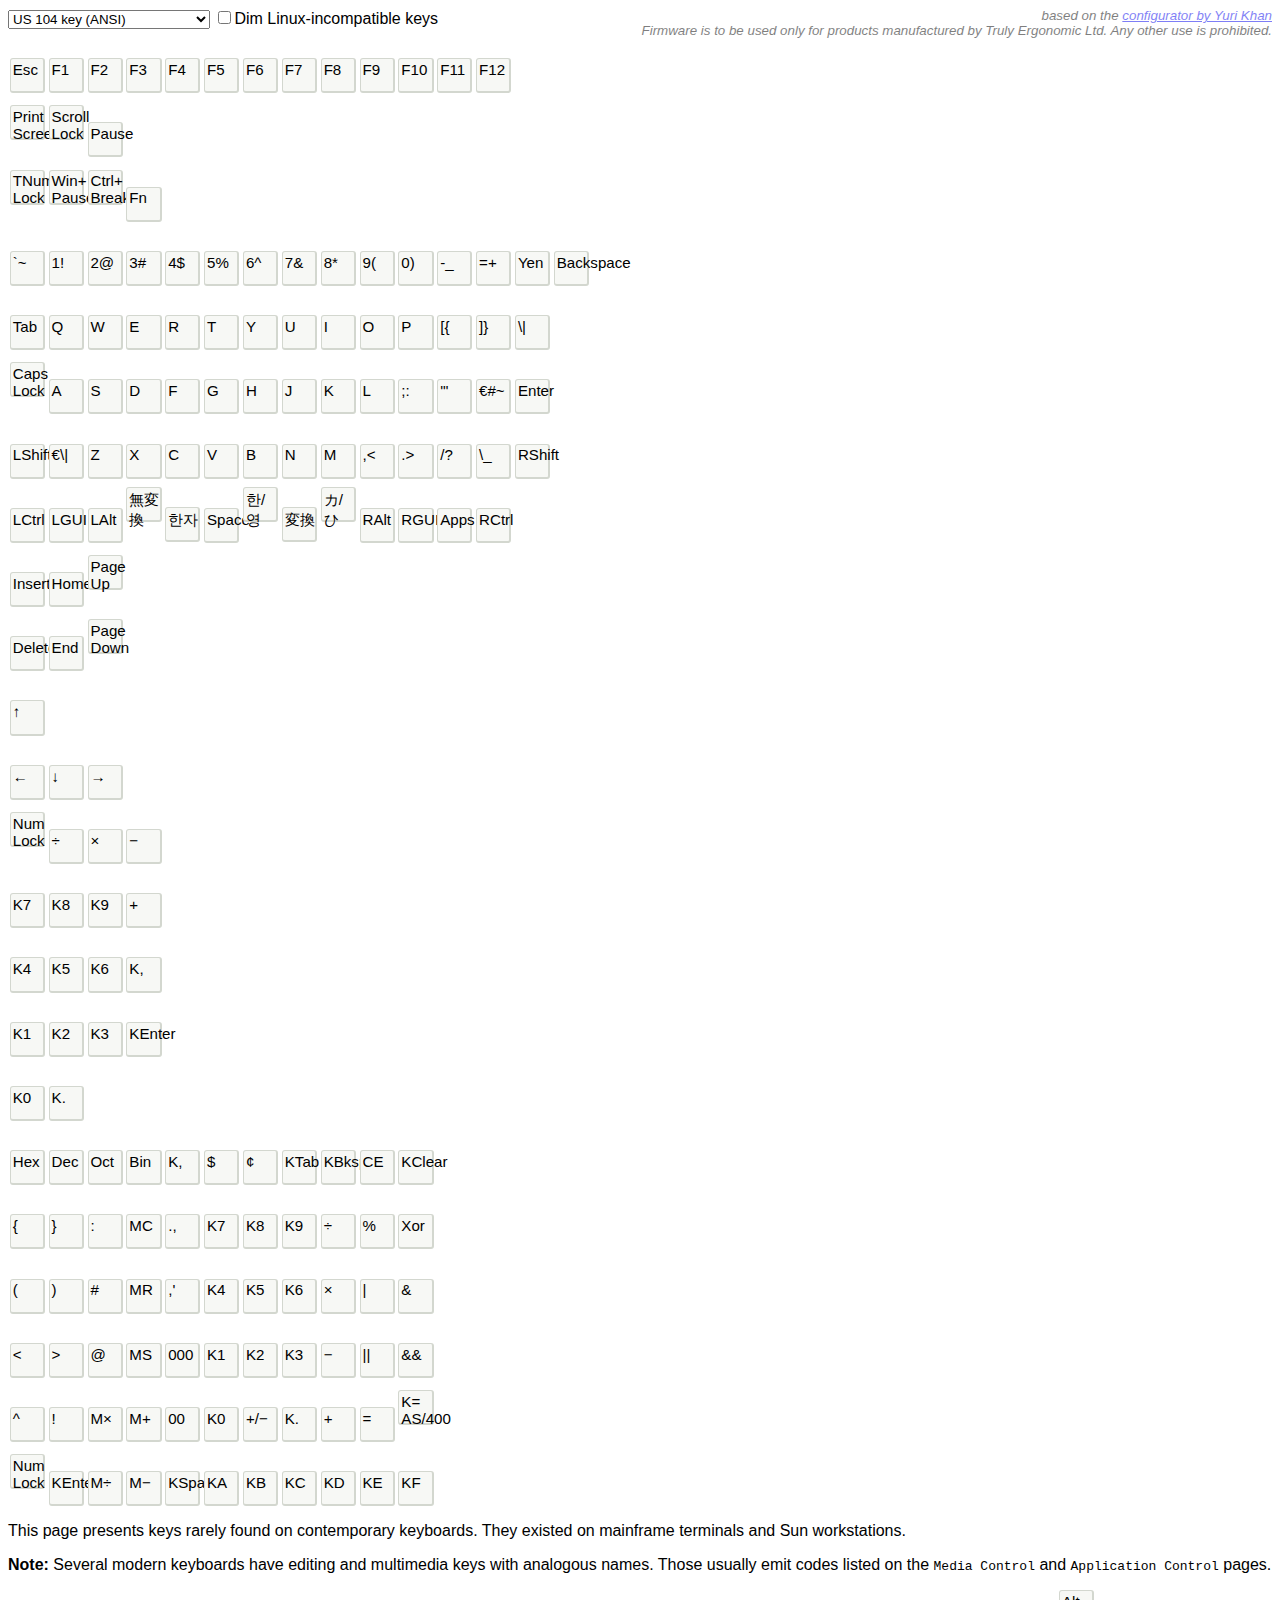
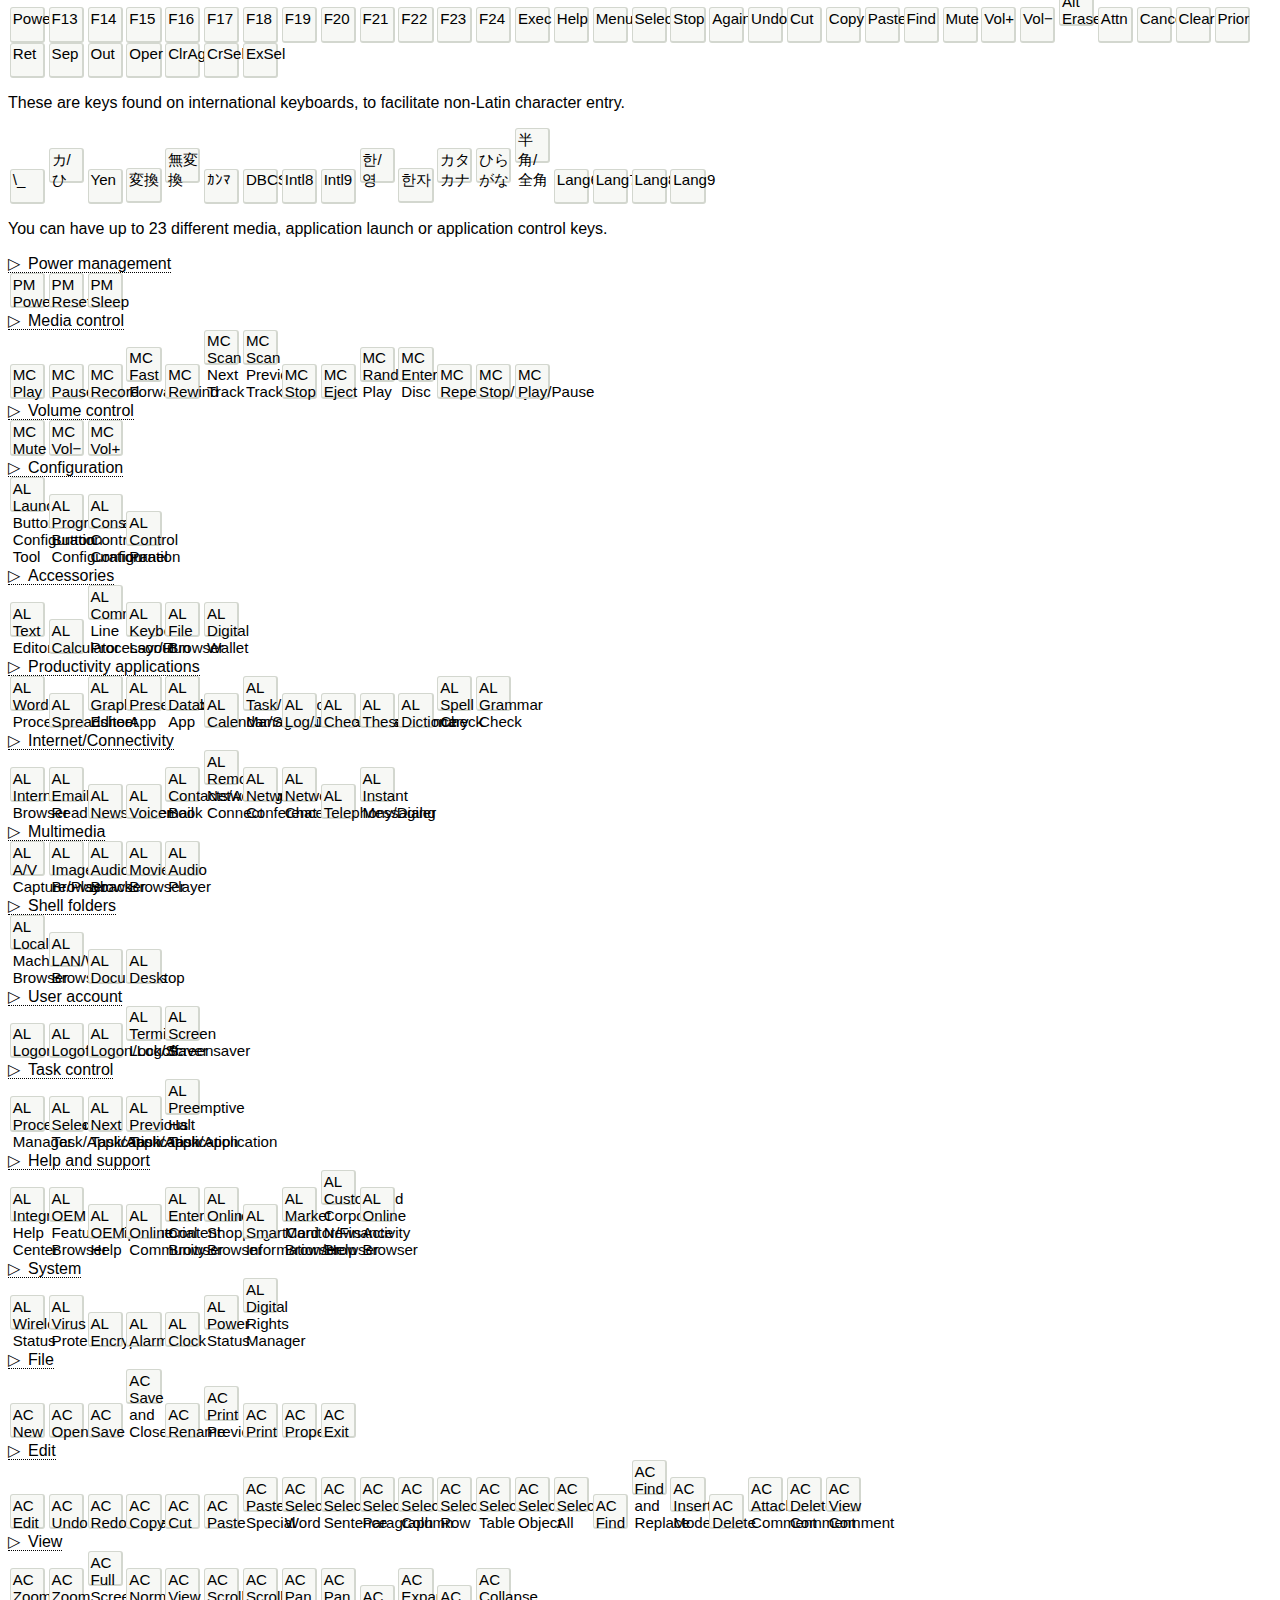
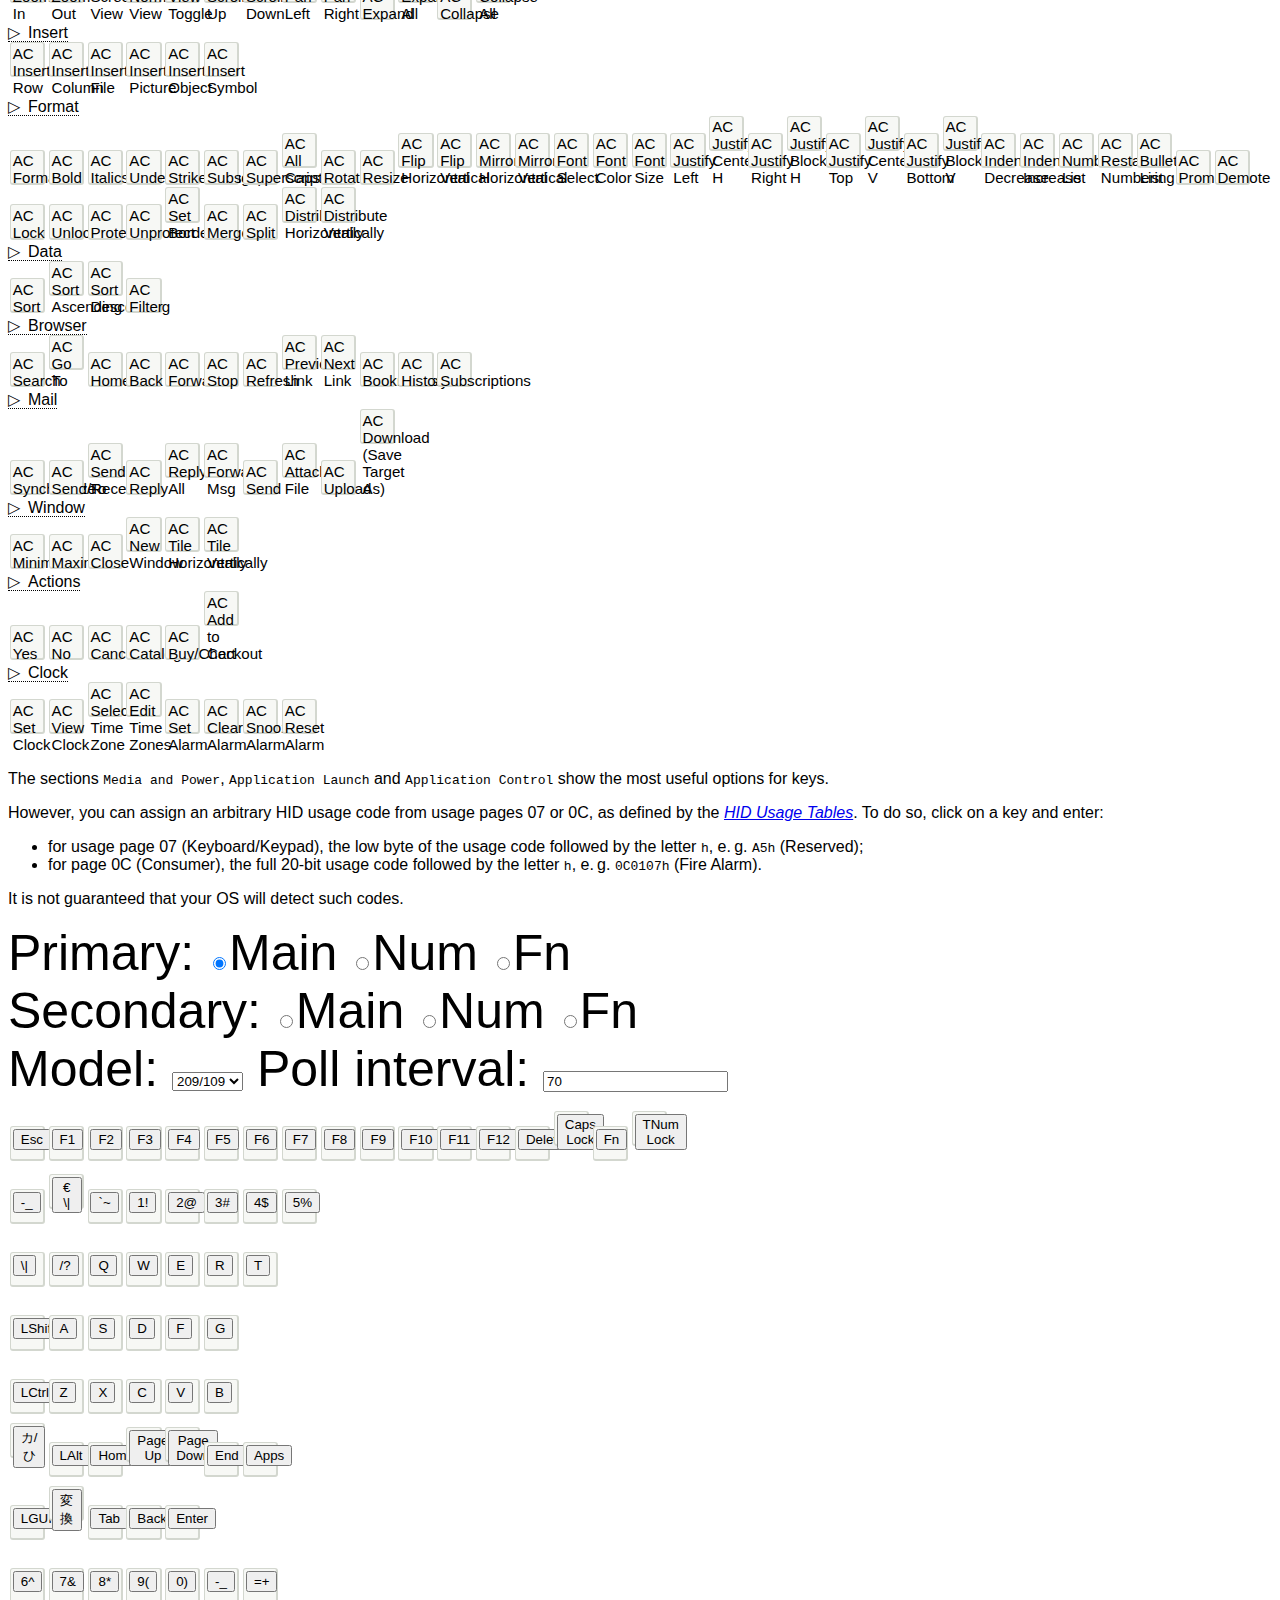
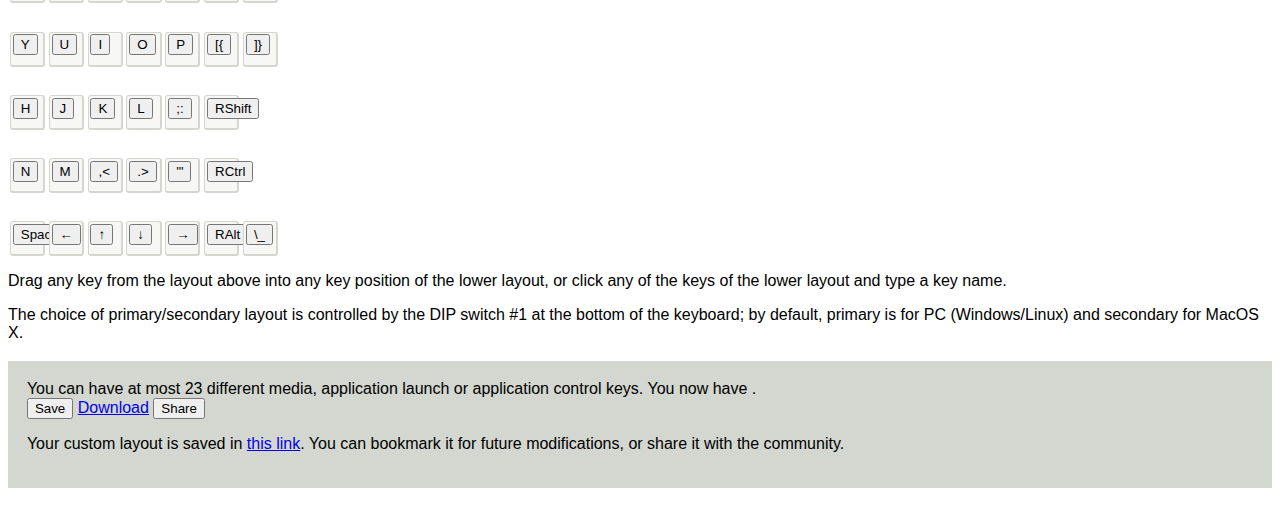
==== commit f7695cf9: "Move PC/Mac selector to DIP1" ====
--- a/index.html
+++ b/index.html
@@ -8,196 +8,200 @@
 <script type="text/javascript" src="configurator.js"></script>
 </head>
 <body>
-<address>created by <a href="yuri.v.khan@gmail.com">Yuri Khan</a><br />
-configurator released into public domain<br />
-firmware used under permission from Truly Ergonomic
+<div id="cf-root">
+<address>based on the <a href="https://github.com/yurivkhan/teck/">configurator by Yuri Khan</a><br />
+Firmware is to be used only for products manufactured by Truly Ergonomic Ltd. Any other use is prohibited.
 </address>
 
-<select id="layout">
-	<option value="ansi" selected="selected">ANSI</option>
-	<option value="iso">ISO</option>
-	<option value="jis">JIS</option>
+<select id="cf-layout">
+	<optgroup label="Keyboard">
+		<option value="ansi" selected="selected">US 104 key (ANSI)</option>
+		<option value="iso">Europe 105 key (ISO)</option>
+		<option value="ko">Korean 106 key (Dubeolsik)</option>
+		<option value="abnt">Brazilian 107 key (ABNT-2)</option>
+		<option value="jis">Japanese 109 key (JIS)</option>
+	</optgroup> 
 	<option value="keypad">Keypad</option>
-	<option value="rare">Rare keys</option>
+	<option value="terminal">Terminal keys</option>
+	<option value="lang">Language keys</option>
 	<option value="media">Media and Power</option>
 	<option value="al">Application Launch</option>
 	<option value="ac">Application Control</option>
 	<option value="exotic">Exotic needs</option>
 </select>
 
-<label><input type="checkbox" id="warn"/>Dim Linux-incompatible keys</label>
+<label><input type="checkbox" id="cf-warn"/>Dim Linux-incompatible keys</label>
 
-<div id="sources" class="ansi"><div id="warning-wrapper">
-	<div id="kbd">
-	<div id="fkeys" class="row">
-		<div class="main"
-			><kbd id="esc" class="dark" data-u="29">Esc</kbd
-			><span class="spacer"></span
-			><kbd data-u="3A">F1</kbd
-			><kbd data-u="3B">F2</kbd
-			><kbd data-u="3C">F3</kbd
-			><kbd data-u="3D">F4</kbd
-			><span class="spacer"></span
-			><kbd class="dark" data-u="3E">F5</kbd
-			><kbd class="dark" data-u="3F">F6</kbd
-			><kbd class="dark" data-u="40">F7</kbd
-			><kbd class="dark" data-u="41">F8</kbd
-			><span class="spacer"></span
-			><kbd data-u="42">F9</kbd
-			><kbd data-u="43">F10</kbd
-			><kbd data-u="44">F11</kbd
-			><kbd data-u="45">F12</kbd
-		></div>
-		<div class="nav"
-			><kbd class="dark" data-u="46">⎙</kbd
-			><kbd class="dark" data-u="47">⇳</kbd
-			><kbd class="dark" data-u="48">⎊</kbd
-		></div>
-		<div class="keypad"
-			><kbd class="dark" data-u="DE">T⇭</kbd
-			><kbd class="dark" data-u="AD"></kbd
-			><kbd class="dark" data-u="AE"></kbd
-		></div>
-	</div>
-	<div class="row">
-		<div class="main">
-			<div><kbd id="grave" class="ansi-iso" data-u="35">`~</kbd
-				><kbd id="hankaku" class="dark jis-only" data-u="94">半角</kbd
-				><kbd data-u="1E">1!</kbd
-				><kbd data-u="1F">2@</kbd
-				><kbd data-u="20">3#</kbd
-				><kbd data-u="21">4$</kbd
-				><kbd data-u="22">5%</kbd
-				><kbd data-u="23">6^</kbd
-				><kbd data-u="24">7&amp;</kbd
-				><kbd data-u="25">8*</kbd
-				><kbd data-u="26">9(</kbd
-				><kbd data-u="27">0)</kbd
-				><kbd data-u="2D">-_</kbd
-				><kbd data-u="2E">=+</kbd
-				><kbd id="yen" class="jis-only" data-u="89">¥</kbd
-				><kbd class="dark" id="bksp" data-u="2A">⌫</kbd
-			></div>
-			<div><kbd class="dark" id="tab" data-u="2B">Tab ↹</kbd
-				><kbd data-u="14">Q</kbd
-				><kbd data-u="1A">W</kbd
-				><kbd data-u="08">E</kbd
-				><kbd data-u="15">R</kbd
-				><kbd data-u="17">T</kbd
-				><kbd data-u="1C">Y</kbd
-				><kbd data-u="18">U</kbd
-				><kbd data-u="0C">I</kbd
-				><kbd data-u="12">O</kbd
-				><kbd data-u="13">P</kbd
-				><kbd data-u="2F">[{</kbd
-				><kbd data-u="30">]}</kbd
-				><kbd id="bksl-ansi" class="ansi-only" data-u="31">\|</kbd
-			></div>
-			<div><kbd class="dark" id="caps" data-u="39">⇪ Caps</kbd
-				><kbd data-u="04">A</kbd
-				><kbd data-u="16">S</kbd
-				><kbd data-u="07">D</kbd
-				><kbd data-u="09">F</kbd
-				><kbd data-u="0A">G</kbd
-				><kbd data-u="0B">H</kbd
-				><kbd data-u="0D">J</kbd
-				><kbd data-u="0E">K</kbd
-				><kbd data-u="0F">L</kbd
-				><kbd data-u="33">;:</kbd
-				><kbd data-u="34">'&quot;</kbd
-				><kbd id="euro1" class="iso-only" data-u="32">€#~</kbd
-				><kbd id="bksl-jis" class="jis-only" data-u="31">\|</kbd
-				><kbd class="dark" id="enter" data-u="28">⏎</kbd
-			></div>
-			<div><kbd class="dark" id="lsh" data-u="E1">L⇧</kbd
-				><kbd id="euro2" class="iso-only" data-u="64">€\|</kbd
-				><kbd data-u="1D">Z</kbd
-				><kbd data-u="1B">X</kbd
-				><kbd data-u="06">C</kbd
-				><kbd data-u="19">V</kbd
-				><kbd data-u="05">B</kbd
-				><kbd data-u="11">N</kbd
-				><kbd data-u="10">M</kbd
-				><kbd data-u="36">,&lt;</kbd
-				><kbd data-u="37">.&gt;</kbd
-				><kbd data-u="38">/?</kbd
-				><kbd id="ro" class="jis-only" data-u="87">ろ</kbd
-				><kbd class="dark" id="rsh" data-u="E5">R⇧</kbd
+<div id="cf-sources" class="cf-ansi"><div id="cf-warning-wrapper">
+	<div id="cf-sized">
+	<div id="cf-kbd">
+	<div id="cfs-fkeys" class="cf-row">
+		<div class="cf-main"
+			><kbd id="cfs-esc" class="cf-dark" data-u="29">Esc</kbd
+			><kbd id="cfs-f1" data-u="3A">F1</kbd
+			><kbd id="cfs-f2" data-u="3B">F2</kbd
+			><kbd id="cfs-f3" data-u="3C">F3</kbd
+			><kbd id="cfs-f4" data-u="3D">F4</kbd
+			><kbd id="cfs-f5" class="cf-dark" data-u="3E">F5</kbd
+			><kbd id="cfs-f6" class="cf-dark" data-u="3F">F6</kbd
+			><kbd id="cfs-f7" class="cf-dark" data-u="40">F7</kbd
+			><kbd id="cfs-f8" class="cf-dark" data-u="41">F8</kbd
+			><kbd id="cfs-f9" data-u="42">F9</kbd
+			><kbd id="cfs-f10" data-u="43">F10</kbd
+			><kbd id="cfs-f11" data-u="44">F11</kbd
+			><kbd id="cfs-f12" data-u="45">F12</kbd
+		></div>
+		<div class="cf-nav"
+			><kbd id="cfs-prtscr" class="cf-dark" data-u="46">⎙</kbd
+			><kbd id="cfs-scroll" class="cf-dark" data-u="47">⇳</kbd
+			><kbd id="cfs-pause" class="cf-dark" data-u="48">⎊</kbd
+		></div>
+		<div class="cf-keypad"
+			><kbd id="cfs-tnum" class="cf-dark" data-u="DE">T⇭</kbd
+			><kbd id="cfs-winpause" class="cf-dark" data-u="AD"></kbd
+			><kbd id="cfs-break" class="cf-dark" data-u="AE"></kbd
+			><kbd id="cfs-fn" class="cf-dark" data-u="DF">Fn</kbd
+		></div>
+	</div>
+	<div class="cf-row">
+		<div class="cf-main">
+			<div><kbd id="cfs-grave" data-u="35">`~</kbd
+				><kbd id="cfs-1" data-u="1E">1!</kbd
+				><kbd id="cfs-2" data-u="1F">2@</kbd
+				><kbd id="cfs-3" data-u="20">3#</kbd
+				><kbd id="cfs-4" data-u="21">4$</kbd
+				><kbd id="cfs-5" data-u="22">5%</kbd
+				><kbd id="cfs-6" data-u="23">6^</kbd
+				><kbd id="cfs-7" data-u="24">7&amp;</kbd
+				><kbd id="cfs-8" data-u="25">8*</kbd
+				><kbd id="cfs-9" data-u="26">9(</kbd
+				><kbd id="cfs-0" data-u="27">0)</kbd
+				><kbd id="cfs-minus" data-u="2D">-_</kbd
+				><kbd id="cfs-equal" data-u="2E">=+</kbd
+				><kbd id="cfs-yen" data-u="89">¥</kbd
+				><kbd id="cfs-bksp" class="cf-dark" data-u="2A">⌫</kbd
+			></div>
+			<div><kbd id="cfs-tab" class="cf-dark" data-u="2B">Tab ↹</kbd
+				><kbd id="cfs-q" data-u="14">Q</kbd
+				><kbd id="cfs-w" data-u="1A">W</kbd
+				><kbd id="cfs-e" data-u="08">E</kbd
+				><kbd id="cfs-r" data-u="15">R</kbd
+				><kbd id="cfs-t" data-u="17">T</kbd
+				><kbd id="cfs-y" data-u="1C">Y</kbd
+				><kbd id="cfs-u" data-u="18">U</kbd
+				><kbd id="cfs-i" data-u="0C">I</kbd
+				><kbd id="cfs-o" data-u="12">O</kbd
+				><kbd id="cfs-p" data-u="13">P</kbd
+				><kbd id="cfs-bra" data-u="2F">[{</kbd
+				><kbd id="cfs-ket" data-u="30">]}</kbd
+				><kbd id="cfs-bksl" data-u="31">\|</kbd
+			></div>
+			<div><kbd id="cfs-caps" class="cf-dark" data-u="39">⇪ Caps</kbd
+				><kbd id="cfs-a" data-u="04">A</kbd
+				><kbd id="cfs-s" data-u="16">S</kbd
+				><kbd id="cfs-d" data-u="07">D</kbd
+				><kbd id="cfs-f" data-u="09">F</kbd
+				><kbd id="cfs-g" data-u="0A">G</kbd
+				><kbd id="cfs-h" data-u="0B">H</kbd
+				><kbd id="cfs-j" data-u="0D">J</kbd
+				><kbd id="cfs-k" data-u="0E">K</kbd
+				><kbd id="cfs-l" data-u="0F">L</kbd
+				><kbd id="cfs-semi" data-u="33">;:</kbd
+				><kbd id="cfs-quote" data-u="34">'&quot;</kbd
+				><kbd id="cfs-euro1" data-u="32">€#~</kbd
+				><kbd id="cfs-enter" class="cf-dark" data-u="28">⏎</kbd
+			></div>
+			<div><kbd id="cfs-lsh" class="cf-dark" data-u="E1">L⇧</kbd
+				><kbd id="cfs-euro2" data-u="64">€\|</kbd
+				><kbd id="cfs-z" data-u="1D">Z</kbd
+				><kbd id="cfs-x" data-u="1B">X</kbd
+				><kbd id="cfs-c" data-u="06">C</kbd
+				><kbd id="cfs-v" data-u="19">V</kbd
+				><kbd id="cfs-b" data-u="05">B</kbd
+				><kbd id="cfs-n" data-u="11">N</kbd
+				><kbd id="cfs-m" data-u="10">M</kbd
+				><kbd id="cfs-comma" data-u="36">,&lt;</kbd
+				><kbd id="cfs-dot" data-u="37">.&gt;</kbd
+				><kbd id="cfs-slash" data-u="38">/?</kbd
+				><kbd id="cfs-ro" data-u="87">ろ</kbd
+				><kbd id="cfs-rsh" class="cf-dark" data-u="E5">R⇧</kbd
 			></div>
 			<div
-				><kbd class="dark" id="lctrl" data-u="E0">L⎈</kbd
-				><kbd class="dark" id="fn" data-u="DF">Fn</kbd
-				><kbd class="dark" id="lgui" data-u="E3">L⌘</kbd
-				><kbd class="dark" id="lalt" data-u="E2">L⎇</kbd
-				><kbd class="dark jis-only" id="muhen" data-u="8B">無変</kbd
-				><kbd id="space" data-u="2C">Space</kbd
-				><kbd class="dark jis-only" id="hen" data-u="8A">変</kbd
-				><kbd class="dark jis-only" id="kana" data-u="88">カ/ひ</kbd
-				><kbd class="dark" id="ralt" data-u="E6">R⎇</kbd
-				><kbd class="dark" id="rgui" data-u="E7">R⌘</kbd
-				><kbd class="dark" id="apps" data-u="65">▤</kbd
-				><kbd class="dark" id="rctrl" data-u="E4">R⎈</kbd
+				><kbd id="cfs-lctrl" class="cf-dark" data-u="E0">L⎈</kbd
+				><kbd id="cfs-lgui" class="cf-dark" data-u="E3">L⌘</kbd
+				><kbd id="cfs-lalt" class="cf-dark" data-u="E2">L⎇</kbd
+				><kbd id="cfs-muhen" class="cf-dark" data-u="8B">無変</kbd
+				><kbd id="cfs-hanja" class="cf-dark" data-u="91">Hanja</kbd
+				><kbd id="cfs-space" data-u="2C">Space</kbd
+				><kbd id="cfs-hangul" class="cf-dark" data-u="90">Hangul</kbd
+				><kbd id="cfs-hen" class="cf-dark" data-u="8A">変</kbd
+				><kbd id="cfs-kana" class="cf-dark" data-u="88">カ/ひ</kbd
+				><kbd id="cfs-ralt" class="cf-dark" data-u="E6">R⎇</kbd
+				><kbd id="cfs-rgui" class="cf-dark" data-u="E7">R⌘</kbd
+				><kbd id="cfs-apps" class="cf-dark" data-u="65">▤</kbd
+				><kbd id="cfs-rctrl" class="cf-dark" data-u="E4">R⎈</kbd
 			></div>
 		</div>
-		<div class="nav">
-			<div><kbd class="dark" data-u="49">Ins</kbd
-				><kbd class="dark" data-u="4A">⇱</kbd
-				><kbd class="dark" data-u="4B">⇞</kbd
-			></div>
-			<div><kbd class="dark" data-u="4C">Del</kbd
-				><kbd class="dark" data-u="4D">⇲</kbd
-				><kbd class="dark" data-u="4E">⇟</kbd
+		<div class="cf-nav">
+			<div><kbd id="cfs-ins" class="cf-dark" data-u="49">Ins</kbd
+				><kbd id="cfs-home" class="cf-dark" data-u="4A">⇱</kbd
+				><kbd id="cfs-pgup" class="cf-dark" data-u="4B">⇞</kbd
+			></div>
+			<div><kbd id="cfs-del" class="cf-dark" data-u="4C">Del</kbd
+				><kbd id="cfs-end" class="cf-dark" data-u="4D">⇲</kbd
+				><kbd id="cfs-pgdn" class="cf-dark" data-u="4E">⇟</kbd
 			></div>
 			<div></div>
-			<div><kbd class="dark" id="up" data-u="52">↑</kbd
-			></div>
-			<div><kbd class="dark" data-u="50">←</kbd
-				><kbd class="dark" data-u="51">↓</kbd
-				><kbd class="dark" data-u="4F">→</kbd
+			<div><kbd id="cfs-up" class="cf-dark" data-u="52">↑</kbd
+			></div>
+			<div><kbd id="cfs-left" class="cf-dark" data-u="50">←</kbd
+				><kbd id="cfs-down" class="cf-dark" data-u="51">↓</kbd
+				><kbd id="cfs-right" class="cf-dark" data-u="4F">→</kbd
 			></div>
 		</div>
-		<div class="keypad">
-			<div><kbd class="dark" data-u="53">⇭</kbd
-				><kbd class="dark" data-u="54">K/</kbd
-				><kbd class="dark" data-u="55">K*</kbd
-				><kbd class="dark" data-u="56">K-</kbd
-			></div>
-			<div><kbd data-u="5F">K7</kbd
-				><kbd data-u="60">K8</kbd
-				><kbd data-u="61">K9</kbd
-				><kbd class="dark" id="kplus" data-u="57">K+</kbd
-			></div>
-			<div><kbd data-u="5C">K4</kbd
-				><kbd data-u="5D">K5</kbd
-				><kbd data-u="5E">K6</kbd
-			></div>
-			<div><kbd data-u="59">K1</kbd
-				><kbd data-u="5A">K2</kbd
-				><kbd data-u="5B">K3</kbd
-				><kbd class="dark" id="kenter" data-u="58">K⏎</kbd
-			></div>
-			<div><kbd id="k0" data-u="62">K0</kbd
-				><kbd data-u="63">K.</kbd
+		<div class="cf-keypad">
+			<div><kbd id="cfs-num" class="cf-dark" data-u="53">⇭</kbd
+				><kbd id="cfs-kdivide" class="cf-dark" data-u="54">K/</kbd
+				><kbd id="cfs-ktimes" class="cf-dark" data-u="55">K*</kbd
+				><kbd id="cfs-kminus" class="cf-dark" data-u="56">K-</kbd
+			></div>
+			<div><kbd id="cfs-k7" data-u="5F">K7</kbd
+				><kbd id="cfs-k8" data-u="60">K8</kbd
+				><kbd id="cfs-k9" data-u="61">K9</kbd
+				><kbd id="cfs-kplus" class="cf-dark" data-u="57">K+</kbd
+			></div>
+			<div><kbd id="cfs-k4" data-u="5C">K4</kbd
+				><kbd id="cfs-k5" data-u="5D">K5</kbd
+				><kbd id="cfs-k6" data-u="5E">K6</kbd
+				><kbd id="cfs-kcomma" class="cf-dark" data-u="85">K,</kbd
+			></div>
+			<div><kbd id="cfs-k1" data-u="59">K1</kbd
+				><kbd id="cfs-k2" data-u="5A">K2</kbd
+				><kbd id="cfs-k3" data-u="5B">K3</kbd
+				><kbd id="cfs-kenter" class="cf-dark" data-u="58">K⏎</kbd
+			></div>
+			<div><kbd id="cfs-k0" data-u="62">K0</kbd
+				><kbd id="cfs-kdot" data-u="63">K.</kbd
 			></div>
 		</div>
 	</div></div>
-	<div id="keypad">
-		<div><kbd class="dark" data-u="DD">Hex</kbd
-			><kbd class="dark" data-u="DC">Dec</kbd
-			><kbd class="dark" data-u="DB">Oct</kbd
-			><kbd class="dark" data-u="DA">Bin</kbd
+	<div id="cf-keypad">
+		<div><kbd class="cf-dark" data-u="DD">Hex</kbd
+			><kbd class="cf-dark" data-u="DC">Dec</kbd
+			><kbd class="cf-dark" data-u="DB">Oct</kbd
+			><kbd class="cf-dark" data-u="DA">Bin</kbd
 			><kbd data-u="85">,</kbd
 			><kbd data-u="B4">$<sup>2</sup></kbd
 			><kbd data-u="B5">¢<sup>2</sup></kbd
-			><kbd class="dark" data-u="BA">↹</kbd
-			><kbd class="red" data-u="BB">⌫</kbd
-			><kbd class="red" data-u="D9">CE</kbd
-			><kbd class="red" data-u="D8">C</kbd
+			><kbd class="cf-dark" data-u="BA">↹</kbd
+			><kbd class="cf-red" data-u="BB">⌫</kbd
+			><kbd class="cf-red" data-u="D9">CE</kbd
+			><kbd class="cf-red" data-u="D8">C</kbd
 		></div>
 		<div><kbd data-u="B8">{</kbd
 			><kbd data-u="B9">}</kbd
 			><kbd data-u="CB">:</kbd
-			><kbd class="dark" data-u="D2">MC</kbd
+			><kbd class="cf-dark" data-u="D2">MC</kbd
 			><kbd data-u="B3">.,<sup>3</sup></kbd
 			><kbd data-u="5F">7</kbd
 			><kbd data-u="60">8</kbd
@@ -209,7 +213,7 @@
 		<div><kbd data-u="B6">(</kbd
 			><kbd data-u="B7">)</kbd
 			><kbd data-u="CC">#</kbd
-			><kbd class="dark" data-u="D1">MR</kbd
+			><kbd class="cf-dark" data-u="D1">MR</kbd
 			><kbd data-u="B2">,'<sup>3</sup></kbd
 			><kbd data-u="5C">4</kbd
 			><kbd data-u="5D">5</kbd
@@ -221,7 +225,7 @@
 		<div><kbd data-u="C5">&lt;</kbd
 			><kbd data-u="C6">&gt;</kbd
 			><kbd data-u="CE">@</kbd
-			><kbd class="dark" data-u="D0">MS</kbd
+			><kbd class="cf-dark" data-u="D0">MS</kbd
 			><kbd data-u="B1">000</kbd
 			><kbd data-u="59">1</kbd
 			><kbd data-u="5A">2</kbd
@@ -232,8 +236,8 @@
 		></div>
 		<div><kbd data-u="C3">^</kbd
 			><kbd data-u="CF">!</kbd
-			><kbd class="dark" data-u="D5">M×</kbd
-			><kbd class="dark" data-u="D3">M+</kbd
+			><kbd class="cf-dark" data-u="D5">M×</kbd
+			><kbd class="cf-dark" data-u="D3">M+</kbd
 			><kbd data-u="B0">00</kbd
 			><kbd data-u="62">0</kbd
 			><kbd data-u="D7">+/−</kbd
@@ -242,10 +246,10 @@
 			><kbd data-u="67">=</kbd
 			><kbd data-u="86">=<sup>1</sup></kbd
 		></div>
-		<div><kbd class="dark" data-u="53">⇭</kbd
-			><kbd class="dark" data-u="58">⏎</kbd
-			><kbd class="dark" data-u="D6">M÷</kbd
-			><kbd class="dark" data-u="D4">M−</kbd
+		<div><kbd class="cf-dark" data-u="53">⇭</kbd
+			><kbd class="cf-dark" data-u="58">⏎</kbd
+			><kbd class="cf-dark" data-u="D6">M÷</kbd
+			><kbd class="cf-dark" data-u="D4">M−</kbd
 			><kbd data-u="CD">␣</kbd
 			><kbd data-u="BC">A</kbd
 			><kbd data-u="BD">B</kbd
@@ -255,334 +259,360 @@
 			><kbd data-u="C1">F</kbd
 		></div>
 	</div>
-	<div id="rare">
-		<p>This page presents keys rarely found on modern keyboards. Some are from the mainframe era (3270 terminal) and the Sun world; others from Korean and Japanese keyboards.</p>
-		<section><header>Terminal keys</header>
-		<kbd class="red" data-u="66">Ⓘ</kbd
-		><kbd class="dark" data-u="68">F13</kbd
-		><kbd class="dark" data-u="69">F14</kbd
-		><kbd class="dark" data-u="6A">F15</kbd
-		><kbd class="dark" data-u="6B">F16</kbd
-		><kbd class="dark" data-u="6C">F17</kbd
-		><kbd class="dark" data-u="6D">F18</kbd
-		><kbd class="dark" data-u="6E">F19</kbd
-		><kbd class="dark" data-u="6F">F20</kbd
-		><kbd class="dark" data-u="70">F21</kbd
-		><kbd class="dark" data-u="71">F22</kbd
-		><kbd class="dark" data-u="72">F23</kbd
-		><kbd class="dark" data-u="73">F24</kbd
-		><kbd class="dark" data-u="74">Exec</kbd
-		><kbd class="dark" data-u="75">Help</kbd
-		><kbd class="dark" data-u="76">Menu</kbd
-		><kbd class="dark" data-u="77">Sel</kbd
-		><kbd class="dark" data-u="78">Stop</kbd
-		><kbd class="dark" data-u="79">Again</kbd
-		><kbd class="dark" data-u="7A">Undo</kbd
-		><kbd class="dark" data-u="7B">Cut</kbd
-		><kbd class="dark" data-u="7C">Copy</kbd
-		><kbd class="dark" data-u="7D">Paste</kbd
-		><kbd class="dark" data-u="7E">Find</kbd
-		><kbd class="dark" data-u="7F">Mute</kbd
-		><kbd class="dark" data-u="80">Vol+</kbd
-		><kbd class="dark" data-u="81">Vol−</kbd
-		><kbd class="dark" data-u="99">⌧</kbd
-		><kbd class="dark" data-u="9A">Attn</kbd
-		><kbd class="dark" data-u="9B">Cancel</kbd
-		><kbd class="dark" data-u="9C">Clear</kbd
-		><kbd class="dark" data-u="9D">Prior</kbd
-		><kbd class="dark" data-u="9E">Ret</kbd
-		><kbd class="dark" data-u="9F">Sep</kbd
-		><kbd class="dark" data-u="A0">Out</kbd
-		><kbd class="dark" data-u="A1">Oper</kbd
-		><kbd class="dark" data-u="A2">ClrAg</kbd
-		><kbd class="dark" data-u="A3">CrSel</kbd
-		><kbd class="dark" data-u="A4">ExSel</kbd
-		></section><section><header>Language keys</header>
+	</div>
+	<div id="cf-terminal">
+		<p>This page presents keys rarely found on contemporary keyboards. They existed on mainframe terminals and Sun workstations.</p>
+		<p><strong>Note:</strong> Several modern keyboards have editing and multimedia keys with analogous names.
+		Those usually emit codes listed on the <samp>Media Control</samp> and <samp>Application Control</samp> pages.</p>
+		<kbd class="cf-red" data-u="66">Ⓘ</kbd
+		><kbd class="cf-dark" data-u="68">F13</kbd
+		><kbd class="cf-dark" data-u="69">F14</kbd
+		><kbd class="cf-dark" data-u="6A">F15</kbd
+		><kbd class="cf-dark" data-u="6B">F16</kbd
+		><kbd class="cf-dark" data-u="6C">F17</kbd
+		><kbd class="cf-dark" data-u="6D">F18</kbd
+		><kbd class="cf-dark" data-u="6E">F19</kbd
+		><kbd class="cf-dark" data-u="6F">F20</kbd
+		><kbd class="cf-dark" data-u="70">F21</kbd
+		><kbd class="cf-dark" data-u="71">F22</kbd
+		><kbd class="cf-dark" data-u="72">F23</kbd
+		><kbd class="cf-dark" data-u="73">F24</kbd
+		><kbd class="cf-dark" data-u="74">Exec</kbd
+		><kbd class="cf-dark" data-u="75">Help</kbd
+		><kbd class="cf-dark" data-u="76">Menu</kbd
+		><kbd class="cf-dark" data-u="77">Sel</kbd
+		><kbd class="cf-dark" data-u="78">Stop</kbd
+		><kbd class="cf-dark" data-u="79">Again</kbd
+		><kbd class="cf-dark" data-u="7A">Undo</kbd
+		><kbd class="cf-dark" data-u="7B">Cut</kbd
+		><kbd class="cf-dark" data-u="7C">Copy</kbd
+		><kbd class="cf-dark" data-u="7D">Paste</kbd
+		><kbd class="cf-dark" data-u="7E">Find</kbd
+		><kbd class="cf-dark" data-u="7F">Mute</kbd
+		><kbd class="cf-dark" data-u="80">Vol+</kbd
+		><kbd class="cf-dark" data-u="81">Vol−</kbd
+		><kbd class="cf-dark" data-u="99">⌧</kbd
+		><kbd class="cf-dark" data-u="9A">Attn</kbd
+		><kbd class="cf-dark" data-u="9B">Cancel</kbd
+		><kbd class="cf-dark" data-u="9C">Clear</kbd
+		><kbd class="cf-dark" data-u="9D">Prior</kbd
+		><kbd class="cf-dark" data-u="9E">Ret</kbd
+		><kbd class="cf-dark" data-u="9F">Sep</kbd
+		><kbd class="cf-dark" data-u="A0">Out</kbd
+		><kbd class="cf-dark" data-u="A1">Oper</kbd
+		><kbd class="cf-dark" data-u="A2">ClrAg</kbd
+		><kbd class="cf-dark" data-u="A3">CrSel</kbd
+		><kbd class="cf-dark" data-u="A4">ExSel</kbd
+	></div>
+	<div id="cf-lang">
+		<p>These are keys found on international keyboards, to facilitate non-Latin character entry.</p>
 		<kbd data-u="87">ろ</kbd
-		><kbd class="dark" data-u="88">カ/ひ</kbd
+		><kbd class="cf-dark" data-u="88">カ/ひ</kbd
 		><kbd data-u="89">¥</kbd
-		><kbd class="dark" data-u="8A">変</kbd
-		><kbd class="dark" data-u="8B">無変</kbd
+		><kbd class="cf-dark" data-u="8A">変</kbd
+		><kbd class="cf-dark" data-u="8B">無変</kbd
 		><kbd data-u="8C">jp,</kbd
-		><kbd class="dark" data-u="8D">DBCS</kbd
-		><kbd class="dark" data-u="8E">Intl8</kbd
-		><kbd class="dark" data-u="8F">Intl9</kbd
-		><kbd class="dark" data-u="90">한/영</kbd
-		><kbd class="dark" data-u="91">한자</kbd
-		><kbd class="dark" data-u="92">カタ</kbd
-		><kbd class="dark" data-u="93">ひら</kbd
-		><kbd class="dark" data-u="94">半角</kbd
-		><kbd class="dark" data-u="95">Lang6</kbd
-		><kbd class="dark" data-u="96">Lang7</kbd
-		><kbd class="dark" data-u="97">Lang8</kbd
-		><kbd class="dark" data-u="98">Lang9</kbd
-		></section>
-	</div>
-	<div id="media-note">
+		><kbd class="cf-dark" data-u="8D">DBCS</kbd
+		><kbd class="cf-dark" data-u="8E">Intl8</kbd
+		><kbd class="cf-dark" data-u="8F">Intl9</kbd
+		><kbd class="cf-dark" data-u="90">한/영</kbd
+		><kbd class="cf-dark" data-u="91">한자</kbd
+		><kbd class="cf-dark" data-u="92">カタ</kbd
+		><kbd class="cf-dark" data-u="93">ひら</kbd
+		><kbd class="cf-dark" data-u="94">半角</kbd
+		><kbd class="cf-dark" data-u="95">Lang6</kbd
+		><kbd class="cf-dark" data-u="96">Lang7</kbd
+		><kbd class="cf-dark" data-u="97">Lang8</kbd
+		><kbd class="cf-dark" data-u="98">Lang9</kbd
+		></section>
+	</div>
+	<div id="cf-media-note">
 		<p>You can have up to 23 different media, application launch or application control keys.</p>
 	</div>
-	<div id="media">
+	<div id="cf-media">
 		<section><header>Power management</header>
-		<kbd class="red" data-u="0C0030">Power</kbd
-		><kbd class="red" data-u="0C0031">Reset</kbd
-		><kbd class="red" data-u="0C0032">Sleep</kbd
-		></section><section><header>Media control</header>
-		<kbd data-u="0C00B0">Play</kbd
-		><kbd data-u="0C00B1">Pause</kbd
-		><kbd data-u="0C00B2">Record</kbd
-		><kbd data-u="0C00B3">Fast Forward</kbd
-		><kbd data-u="0C00B4">Rewind</kbd
-		><kbd data-u="0C00B5">Scan Next Track</kbd
-		><kbd data-u="0C00B6">Scan Previous Track</kbd
-		><kbd data-u="0C00B7">Stop</kbd
-		><kbd data-u="0C00B8">Eject</kbd
-		><kbd data-u="0C00B9">Random Play</kbd
-		><kbd data-u="0C00BB">Enter Disc</kbd
-		><kbd data-u="0C00BC">Repeat</kbd
-		><kbd data-u="0C00CC">Stop/Eject</kbd
-		><kbd data-u="0C00CD">Play/Pause</kbd
-		></section><section><header>Volume control</header>
-		<kbd data-u="0C00E2">Mute</kbd
-		><kbd data-u="0C00E9">Volume Increment</kbd
-		><kbd data-u="0C00EA">Volume Decrement</kbd
-		></section>
-	</div>
-	<div id="al">
+			<kbd class="cf-red" data-u="0C0030">Power</kbd
+			><kbd class="cf-red" data-u="0C0031">Reset</kbd
+			><kbd class="cf-red" data-u="0C0032">Sleep</kbd
+			></section>
+		<section><header>Media control</header>
+			<kbd data-u="0C00B0">Play</kbd
+			><kbd data-u="0C00B1">Pause</kbd
+			><kbd data-u="0C00B2">Record</kbd
+			><kbd data-u="0C00B3">Fast Forward</kbd
+			><kbd data-u="0C00B4">Rewind</kbd
+			><kbd data-u="0C00B5">Scan Next Track</kbd
+			><kbd data-u="0C00B6">Scan Previous Track</kbd
+			><kbd data-u="0C00B7">Stop</kbd
+			><kbd data-u="0C00B8">Eject</kbd
+			><kbd data-u="0C00B9">Random Play</kbd
+			><kbd data-u="0C00BB">Enter Disc</kbd
+			><kbd data-u="0C00BC">Repeat</kbd
+			><kbd data-u="0C00CC">Stop/Eject</kbd
+			><kbd data-u="0C00CD">Play/Pause</kbd
+		></section>
+		<section><header>Volume control</header>
+			<kbd data-u="0C00E2">Mute</kbd
+			><kbd data-u="0C00E9">Volume Increment</kbd
+			><kbd data-u="0C00EA">Volume Decrement</kbd
+		></section>
+	</div>
+	<div id="cf-al">
 		<section><header>Configuration</header>
-		<kbd data-u="0C0181">AL Launch Button Configuration Tool</kbd
-		><kbd data-u="0C0182">AL Programmable Button Configuration</kbd
-		><kbd data-u="0C0183">AL Consumer Control Configuration</kbd
-		><kbd data-u="0C019F">AL Control Panel</kbd
-		></section><section><header>Accessories</header>
-		<kbd data-u="0C0185">AL Text Editor</kbd
-		><kbd data-u="0C0192">AL Calculator</kbd
-		><kbd data-u="0C01A0">AL Command Line Processor/Run</kbd
-		><kbd data-u="0C01AE">AL Keyboard Layout</kbd
-		><kbd data-u="0C01B4">AL File Browser</kbd
-		><kbd data-u="0C01BA">AL Digital Wallet</kbd
-		></section><section><header>Productivity applications</header>
-		<kbd data-u="0C0184">AL Word Processor</kbd
-		><kbd data-u="0C0186">AL Spreadsheet</kbd
-		><kbd data-u="0C0187">AL Graphics Editor</kbd
-		><kbd data-u="0C0188">AL Presentation App</kbd
-		><kbd data-u="0C0189">AL Database App</kbd
-		><kbd data-u="0C018E">AL Calendar/Schedule</kbd
-		><kbd data-u="0C018F">AL Task/Project Manager</kbd
-		><kbd data-u="0C0190">AL Log/Journal/Timecard</kbd
-		><kbd data-u="0C0191">AL Checkbook/Finance</kbd
-		><kbd data-u="0C01A8">AL Thesaurus</kbd
-		><kbd data-u="0C01A9">AL Dictionary</kbd
-		><kbd data-u="0C01AB">AL Spell Check</kbd
-		><kbd data-u="0C01AC">AL Grammar Check</kbd
-		></section><section><header>Internet/Connectivity</header>
-		<kbd data-u="0C0196">AL Internet Browser</kbd
-		><kbd data-u="0C018A">AL Email Reader</kbd
-		><kbd data-u="0C018B">AL Newsreader</kbd
-		><kbd data-u="0C018C">AL Voicemail</kbd
-		><kbd data-u="0C018D">AL Contacts/Address Book</kbd
-		><kbd data-u="0C0197">AL Remote Networking/ISP Connect</kbd
-		><kbd data-u="0C0198">AL Network Conference</kbd
-		><kbd data-u="0C0199">AL Network Chat</kbd
-		><kbd data-u="0C019A">AL Telephony/Dialer</kbd
-		><kbd data-u="0C01BC">AL Instant Messaging</kbd
-		></section><section><header>Multimedia</header>
-		<kbd data-u="0C0193">AL A/V Capture/Playback</kbd
-		><kbd data-u="0C01B6">AL Image Browser</kbd
-		><kbd data-u="0C01B7">AL Audio Browser</kbd
-		><kbd data-u="0C01B8">AL Movie Browser</kbd
-		><kbd data-u="0C01C6">AL Audio Player</kbd	  
-		></section><section><header>Shell folders</header>
-		<kbd data-u="0C0194">AL Local Machine Browser</kbd
-		><kbd data-u="0C0195">AL LAN/WAN Browser</kbd
-		><kbd data-u="0C01A7">AL Documents</kbd
-		><kbd data-u="0C01AA">AL Desktop</kbd
-		></section><section><header>User account</header>
-		<kbd data-u="0C019B">AL Logon</kbd
-		><kbd data-u="0C019C">AL Logoff</kbd
-		><kbd data-u="0C019D">AL Logon/Logoff</kbd
-		><kbd data-u="0C019E">AL Terminal Lock/Screensaver</kbd
-		><kbd data-u="0C01B1">AL Screen Saver</kbd
-		></section><section><header>Task control</header>
-		<kbd data-u="0C01A1">AL Process/Task Manager</kbd
-		><kbd data-u="0C01A2">AL Select Task/Application</kbd
-		><kbd data-u="0C01A3">AL Next Task/Application</kbd
-		><kbd data-u="0C01A4">AL Previous Task/Application</kbd
-		><kbd data-u="0C01A5">AL Preemptive Halt Task/Application</kbd
-		></section><section><header>Help and support</header>
-		<kbd data-u="0C01A6">AL Integrated Help Center</kbd
-		><kbd data-u="0C01BD">AL OEM Features/Tips/Tutorial Browser</kbd
-		><kbd data-u="0C01BE">AL OEM Help</kbd
-		><kbd data-u="0C01BF">AL Online Community</kbd
-		><kbd data-u="0C01C0">AL Entertainment Content Browser</kbd
-		><kbd data-u="0C01C1">AL Online Shopping Browser</kbd
-		><kbd data-u="0C01C2">AL SmartCard Information/Help</kbd
-		><kbd data-u="0C01C3">AL Market Monitor/Finance Browser</kbd
-		><kbd data-u="0C01C4">AL Customized Corporate News Browser</kbd
-		><kbd data-u="0C01C5">AL Online Activity Browser</kbd
-		></section><section><header>System</header>
-		<kbd data-u="0C01AD">AL Wireless Status</kbd
-		><kbd data-u="0C01AF">AL Virus Protection</kbd
-		><kbd data-u="0C01B0">AL Encryption</kbd
-		><kbd data-u="0C01B2">AL Alarms</kbd
-		><kbd data-u="0C01B3">AL Clock</kbd
-		><kbd data-u="0C01B5">AL Power Status</kbd
-		><kbd data-u="0C01B9">AL Digital Rights Manager</kbd
-		></section>
-	</div>
-	<div id="ac">
+			<kbd data-u="0C0181">AL Launch Button Configuration Tool</kbd
+			><kbd data-u="0C0182">AL Programmable Button Configuration</kbd
+			><kbd data-u="0C0183">AL Consumer Control Configuration</kbd
+			><kbd data-u="0C019F">AL Control Panel</kbd
+		></section>
+		<section><header>Accessories</header>
+			<kbd data-u="0C0185">AL Text Editor</kbd
+			><kbd data-u="0C0192">AL Calculator</kbd
+			><kbd data-u="0C01A0">AL Command Line Processor/Run</kbd
+			><kbd data-u="0C01AE">AL Keyboard Layout</kbd
+			><kbd data-u="0C01B4">AL File Browser</kbd
+			><kbd data-u="0C01BA">AL Digital Wallet</kbd
+		></section>
+		<section><header>Productivity applications</header>
+			<kbd data-u="0C0184">AL Word Processor</kbd
+			><kbd data-u="0C0186">AL Spreadsheet</kbd
+			><kbd data-u="0C0187">AL Graphics Editor</kbd
+			><kbd data-u="0C0188">AL Presentation App</kbd
+			><kbd data-u="0C0189">AL Database App</kbd
+			><kbd data-u="0C018E">AL Calendar/Schedule</kbd
+			><kbd data-u="0C018F">AL Task/Project Manager</kbd
+			><kbd data-u="0C0190">AL Log/Journal/Timecard</kbd
+			><kbd data-u="0C0191">AL Checkbook/Finance</kbd
+			><kbd data-u="0C01A8">AL Thesaurus</kbd
+			><kbd data-u="0C01A9">AL Dictionary</kbd
+			><kbd data-u="0C01AB">AL Spell Check</kbd
+			><kbd data-u="0C01AC">AL Grammar Check</kbd
+		></section>
+		<section><header>Internet/Connectivity</header>
+			<kbd data-u="0C0196">AL Internet Browser</kbd
+			><kbd data-u="0C018A">AL Email Reader</kbd
+			><kbd data-u="0C018B">AL Newsreader</kbd
+			><kbd data-u="0C018C">AL Voicemail</kbd
+			><kbd data-u="0C018D">AL Contacts/Address Book</kbd
+			><kbd data-u="0C0197">AL Remote Networking/ISP Connect</kbd
+			><kbd data-u="0C0198">AL Network Conference</kbd
+			><kbd data-u="0C0199">AL Network Chat</kbd
+			><kbd data-u="0C019A">AL Telephony/Dialer</kbd
+			><kbd data-u="0C01BC">AL Instant Messaging</kbd
+		></section>
+		<section><header>Multimedia</header>
+			<kbd data-u="0C0193">AL A/V Capture/Playback</kbd
+			><kbd data-u="0C01B6">AL Image Browser</kbd
+			><kbd data-u="0C01B7">AL Audio Browser</kbd
+			><kbd data-u="0C01B8">AL Movie Browser</kbd
+			><kbd data-u="0C01C6">AL Audio Player</kbd	  
+		></section>
+		<section><header>Shell folders</header>
+			<kbd data-u="0C0194">AL Local Machine Browser</kbd
+			><kbd data-u="0C0195">AL LAN/WAN Browser</kbd
+			><kbd data-u="0C01A7">AL Documents</kbd
+			><kbd data-u="0C01AA">AL Desktop</kbd
+		></section>
+		<section><header>User account</header>
+			<kbd data-u="0C019B">AL Logon</kbd
+			><kbd data-u="0C019C">AL Logoff</kbd
+			><kbd data-u="0C019D">AL Logon/Logoff</kbd
+			><kbd data-u="0C019E">AL Terminal Lock/Screensaver</kbd
+			><kbd data-u="0C01B1">AL Screen Saver</kbd
+		></section>
+		<section><header>Task control</header>
+			<kbd data-u="0C01A1">AL Process/Task Manager</kbd
+			><kbd data-u="0C01A2">AL Select Task/Application</kbd
+			><kbd data-u="0C01A3">AL Next Task/Application</kbd
+			><kbd data-u="0C01A4">AL Previous Task/Application</kbd
+			><kbd data-u="0C01A5">AL Preemptive Halt Task/Application</kbd
+		></section>
+		<section><header>Help and support</header>
+			<kbd data-u="0C01A6">AL Integrated Help Center</kbd
+			><kbd data-u="0C01BD">AL OEM Features/Tips/Tutorial Browser</kbd
+			><kbd data-u="0C01BE">AL OEM Help</kbd
+			><kbd data-u="0C01BF">AL Online Community</kbd
+			><kbd data-u="0C01C0">AL Entertainment Content Browser</kbd
+			><kbd data-u="0C01C1">AL Online Shopping Browser</kbd
+			><kbd data-u="0C01C2">AL SmartCard Information/Help</kbd
+			><kbd data-u="0C01C3">AL Market Monitor/Finance Browser</kbd
+			><kbd data-u="0C01C4">AL Customized Corporate News Browser</kbd
+			><kbd data-u="0C01C5">AL Online Activity Browser</kbd
+		></section>
+		<section><header>System</header>
+			<kbd data-u="0C01AD">AL Wireless Status</kbd
+			><kbd data-u="0C01AF">AL Virus Protection</kbd
+			><kbd data-u="0C01B0">AL Encryption</kbd
+			><kbd data-u="0C01B2">AL Alarms</kbd
+			><kbd data-u="0C01B3">AL Clock</kbd
+			><kbd data-u="0C01B5">AL Power Status</kbd
+			><kbd data-u="0C01B9">AL Digital Rights Manager</kbd
+		></section>
+	</div>
+	<div id="cf-ac">
 		<section><header>File</header>
-		<kbd data-u="0C0201">AC New</kbd
-		><kbd data-u="0C0202">AC Open</kbd
-		><kbd data-u="0C0207">AC Save</kbd
-		><kbd data-u="0C0297">AC Save and Close</kbd
-		><kbd data-u="0C0298">AC Rename</kbd
-		><kbd data-u="0C0267">AC Print Preview</kbd
-		><kbd data-u="0C0208">AC Print</kbd
-		><kbd data-u="0C0209">AC Properties</kbd
-		><kbd data-u="0C0204">AC Exit</kbd
-		></section><section><header>Edit</header>
-		<kbd data-u="0C023D">AC Edit</kbd
-		><kbd data-u="0C021A">AC Undo</kbd
-		><kbd data-u="0C0279">AC Redo/Repeat</kbd
-		><kbd data-u="0C021B">AC Copy</kbd
-		><kbd data-u="0C021C">AC Cut</kbd
-		><kbd data-u="0C021D">AC Paste</kbd
-		><kbd data-u="0C0268">AC Paste Special</kbd
-		><kbd data-u="0C0272">AC Select Word</kbd
-		><kbd data-u="0C0273">AC Select Sentence</kbd
-		><kbd data-u="0C0274">AC Select Paragraph</kbd
-		><kbd data-u="0C0275">AC Select Column</kbd
-		><kbd data-u="0C0276">AC Select Row</kbd
-		><kbd data-u="0C0277">AC Select Table</kbd
-		><kbd data-u="0C0278">AC Select Object</kbd
-		><kbd data-u="0C021E">AC Select All</kbd
-		><kbd data-u="0C021F">AC Find</kbd
-		><kbd data-u="0C0220">AC Find and Replace</kbd
-		><kbd data-u="0C0269">AC Insert Mode</kbd
-		><kbd data-u="0C026A">AC Delete</kbd
-		><kbd data-u="0C026F">AC Attach Comment</kbd
-		><kbd data-u="0C0270">AC Delete Comment</kbd
-		><kbd data-u="0C0271">AC View Comment</kbd
-		></section><section><header>View</header>
-		<kbd data-u="0C022D">AC Zoom In</kbd
-		><kbd data-u="0C022E">AC Zoom Out</kbd
-		><kbd data-u="0C0230">AC Full Screen View</kbd
-		><kbd data-u="0C0231">AC Normal View</kbd
-		><kbd data-u="0C0232">AC View Toggle</kbd
-		><kbd data-u="0C0233">AC Scroll Up</kbd
-		><kbd data-u="0C0234">AC Scroll Down</kbd
-		><kbd data-u="0C0236">AC Pan Left</kbd
-		><kbd data-u="0C0237">AC Pan Right</kbd
-		><kbd data-u="0C0263">AC Expand</kbd
-		><kbd data-u="0C0264">AC Expand All</kbd
-		><kbd data-u="0C0265">AC Collapse</kbd
-		><kbd data-u="0C0266">AC Collapse All</kbd
-		></section><section><header>Insert</header>
-		<kbd data-u="0C0291">AC Insert Row</kbd
-		><kbd data-u="0C0292">AC Insert Column</kbd
-		><kbd data-u="0C0293">AC Insert File</kbd
-		><kbd data-u="0C0294">AC Insert Picture</kbd
-		><kbd data-u="0C0295">AC Insert Object</kbd
-		><kbd data-u="0C0296">AC Insert Symbol</kbd
-		></section><section><header>Format</header>
-		<kbd data-u="0C023C">AC Format</kbd
-		><kbd data-u="0C023E">AC Bold</kbd
-		><kbd data-u="0C023F">AC Italics</kbd
-		><kbd data-u="0C0240">AC Underline</kbd
-		><kbd data-u="0C0241">AC Strikethrough</kbd
-		><kbd data-u="0C0242">AC Subscript</kbd
-		><kbd data-u="0C0243">AC Superscript</kbd
-		><kbd data-u="0C0244">AC All Caps</kbd
-		><kbd data-u="0C0245">AC Rotate</kbd
-		><kbd data-u="0C0246">AC Resize</kbd
-		><kbd data-u="0C0247">AC Flip Horizontal</kbd
-		><kbd data-u="0C0248">AC Flip Vertical</kbd
-		><kbd data-u="0C0249">AC Mirror Horizontal</kbd
-		><kbd data-u="0C024A">AC Mirror Vertical</kbd
-		><kbd data-u="0C024B">AC Font Select</kbd
-		><kbd data-u="0C024C">AC Font Color</kbd
-		><kbd data-u="0C024D">AC Font Size</kbd
-		><kbd data-u="0C024E">AC Justify Left</kbd
-		><kbd data-u="0C024F">AC Justify Center H</kbd
-		><kbd data-u="0C0250">AC Justify Right</kbd
-		><kbd data-u="0C0251">AC Justify Block H</kbd
-		><kbd data-u="0C0252">AC Justify Top</kbd
-		><kbd data-u="0C0253">AC Justify Center V</kbd
-		><kbd data-u="0C0254">AC Justify Bottom</kbd
-		><kbd data-u="0C0255">AC Justify Block V</kbd
-		><kbd data-u="0C0256">AC Indent Decrease</kbd
-		><kbd data-u="0C0257">AC Indent Increase</kbd
-		><kbd data-u="0C0258">AC Numbered List</kbd
-		><kbd data-u="0C0259">AC Restart Numbering</kbd
-		><kbd data-u="0C025A">AC Bulleted List</kbd
-		><kbd data-u="0C025B">AC Promote</kbd
-		><kbd data-u="0C025C">AC Demote</kbd
-		><kbd data-u="0C026B">AC Lock</kbd
-		><kbd data-u="0C026C">AC Unlock</kbd
-		><kbd data-u="0C026D">AC Protect</kbd
-		><kbd data-u="0C026E">AC Unprotect</kbd
-		><kbd data-u="0C0290">AC Set Borders</kbd
-		><kbd data-u="0C0299">AC Merge</kbd
-		><kbd data-u="0C029A">AC Split</kbd
-		><kbd data-u="0C029B">AC Distribute Horizontally</kbd
-		><kbd data-u="0C029C">AC Distribute Vertically</kbd
-		></section><section><header>Data</header>
-		<kbd data-u="0C027A">AC Sort</kbd
-		><kbd data-u="0C027B">AC Sort Ascending</kbd
-		><kbd data-u="0C027C">AC Sort Descending</kbd
-		><kbd data-u="0C027D">AC Filter</kbd
-		></section><section><header>Browser</header>
-		<kbd data-u="0C0221">AC Search</kbd
-		><kbd data-u="0C0222">AC Go To</kbd
-		><kbd data-u="0C0223">AC Home</kbd
-		><kbd data-u="0C0224">AC Back</kbd
-		><kbd data-u="0C0225">AC Forward</kbd
-		><kbd data-u="0C0226">AC Stop</kbd
-		><kbd data-u="0C0227">AC Refresh</kbd
-		><kbd data-u="0C0228">AC Previous Link</kbd
-		><kbd data-u="0C0229">AC Next Link</kbd
-		><kbd data-u="0C022A">AC Bookmarks</kbd
-		><kbd data-u="0C022B">AC History</kbd
-		><kbd data-u="0C022C">AC Subscriptions</kbd
-		></section><section><header>Mail</header>
-		<kbd data-u="0C0286">AC Synchronize</kbd
-		><kbd data-u="0C0287">AC Send/Receive</kbd
-		><kbd data-u="0C0288">AC Send To</kbd
-		><kbd data-u="0C0289">AC Reply</kbd
-		><kbd data-u="0C028A">AC Reply All</kbd
-		><kbd data-u="0C028B">AC Forward Msg</kbd
-		><kbd data-u="0C028C">AC Send</kbd
-		><kbd data-u="0C028D">AC Attach File</kbd
-		><kbd data-u="0C028E">AC Upload</kbd
-		><kbd data-u="0C028F">AC Download (Save Target As)</kbd
-		></section><section><header>Window</header>
-		<kbd data-u="0C0206">AC Minimize</kbd
-		><kbd data-u="0C0205">AC Maximize</kbd
-		><kbd data-u="0C0203">AC Close</kbd
-		><kbd data-u="0C0239">AC New Window</kbd
-		><kbd data-u="0C023A">AC Tile Horizontally</kbd
-		><kbd data-u="0C023B">AC Tile Vertically</kbd
-		></section><section><header>Actions</header>
-		<kbd data-u="0C025D">AC Yes</kbd
-		><kbd data-u="0C025E">AC No</kbd
-		><kbd data-u="0C025F">AC Cancel</kbd
-		><kbd data-u="0C0260">AC Catalog</kbd
-		><kbd data-u="0C0261">AC Buy/Checkout</kbd
-		><kbd data-u="0C0262">AC Add to Cart</kbd
-		></section><section><header>Clock</header>
-		<kbd data-u="0C027E">AC Set Clock</kbd
-		><kbd data-u="0C027F">AC View Clock</kbd
-		><kbd data-u="0C0280">AC Select Time Zone</kbd
-		><kbd data-u="0C0281">AC Edit Time Zones</kbd
-		><kbd data-u="0C0282">AC Set Alarm</kbd
-		><kbd data-u="0C0283">AC Clear Alarm</kbd
-		><kbd data-u="0C0284">AC Snooze Alarm</kbd
-		><kbd data-u="0C0285">AC Reset Alarm</kbd
-		></section>
-	</div>
-	<div id="exotic">
-		<p>The sections “Media and Power”, “Application Launch” and “Application Control” show the most useful options for keys.</p>
-		<p>However, you can assign an arbitrary HID usage code from usage pages 07 or 0C, as defined by the <a href="http://www.usb.org/developers/docs/hidpage/#Usage_Tables"><cite>HID Usage Tables</cite></a>. To do so, click on a key and enter:</p>
+			<kbd data-u="0C0201">AC New</kbd
+			><kbd data-u="0C0202">AC Open</kbd
+			><kbd data-u="0C0207">AC Save</kbd
+			><kbd data-u="0C0297">AC Save and Close</kbd
+			><kbd data-u="0C0298">AC Rename</kbd
+			><kbd data-u="0C0267">AC Print Preview</kbd
+			><kbd data-u="0C0208">AC Print</kbd
+			><kbd data-u="0C0209">AC Properties</kbd
+			><kbd data-u="0C0204">AC Exit</kbd
+		></section>
+		<section><header>Edit</header>
+			<kbd data-u="0C023D">AC Edit</kbd
+			><kbd data-u="0C021A">AC Undo</kbd
+			><kbd data-u="0C0279">AC Redo/Repeat</kbd
+			><kbd data-u="0C021B">AC Copy</kbd
+			><kbd data-u="0C021C">AC Cut</kbd
+			><kbd data-u="0C021D">AC Paste</kbd
+			><kbd data-u="0C0268">AC Paste Special</kbd
+			><kbd data-u="0C0272">AC Select Word</kbd
+			><kbd data-u="0C0273">AC Select Sentence</kbd
+			><kbd data-u="0C0274">AC Select Paragraph</kbd
+			><kbd data-u="0C0275">AC Select Column</kbd
+			><kbd data-u="0C0276">AC Select Row</kbd
+			><kbd data-u="0C0277">AC Select Table</kbd
+			><kbd data-u="0C0278">AC Select Object</kbd
+			><kbd data-u="0C021E">AC Select All</kbd
+			><kbd data-u="0C021F">AC Find</kbd
+			><kbd data-u="0C0220">AC Find and Replace</kbd
+			><kbd data-u="0C0269">AC Insert Mode</kbd
+			><kbd data-u="0C026A">AC Delete</kbd
+			><kbd data-u="0C026F">AC Attach Comment</kbd
+			><kbd data-u="0C0270">AC Delete Comment</kbd
+			><kbd data-u="0C0271">AC View Comment</kbd
+		></section>
+		<section><header>View</header>
+			<kbd data-u="0C022D">AC Zoom In</kbd
+			><kbd data-u="0C022E">AC Zoom Out</kbd
+			><kbd data-u="0C0230">AC Full Screen View</kbd
+			><kbd data-u="0C0231">AC Normal View</kbd
+			><kbd data-u="0C0232">AC View Toggle</kbd
+			><kbd data-u="0C0233">AC Scroll Up</kbd
+			><kbd data-u="0C0234">AC Scroll Down</kbd
+			><kbd data-u="0C0236">AC Pan Left</kbd
+			><kbd data-u="0C0237">AC Pan Right</kbd
+			><kbd data-u="0C0263">AC Expand</kbd
+			><kbd data-u="0C0264">AC Expand All</kbd
+			><kbd data-u="0C0265">AC Collapse</kbd
+			><kbd data-u="0C0266">AC Collapse All</kbd
+		></section>
+		<section><header>Insert</header>
+			<kbd data-u="0C0291">AC Insert Row</kbd
+			><kbd data-u="0C0292">AC Insert Column</kbd
+			><kbd data-u="0C0293">AC Insert File</kbd
+			><kbd data-u="0C0294">AC Insert Picture</kbd
+			><kbd data-u="0C0295">AC Insert Object</kbd
+			><kbd data-u="0C0296">AC Insert Symbol</kbd
+		></section>
+		<section><header>Format</header>
+			<kbd data-u="0C023C">AC Format</kbd
+			><kbd data-u="0C023E">AC Bold</kbd
+			><kbd data-u="0C023F">AC Italics</kbd
+			><kbd data-u="0C0240">AC Underline</kbd
+			><kbd data-u="0C0241">AC Strikethrough</kbd
+			><kbd data-u="0C0242">AC Subscript</kbd
+			><kbd data-u="0C0243">AC Superscript</kbd
+			><kbd data-u="0C0244">AC All Caps</kbd
+			><kbd data-u="0C0245">AC Rotate</kbd
+			><kbd data-u="0C0246">AC Resize</kbd
+			><kbd data-u="0C0247">AC Flip Horizontal</kbd
+			><kbd data-u="0C0248">AC Flip Vertical</kbd
+			><kbd data-u="0C0249">AC Mirror Horizontal</kbd
+			><kbd data-u="0C024A">AC Mirror Vertical</kbd
+			><kbd data-u="0C024B">AC Font Select</kbd
+			><kbd data-u="0C024C">AC Font Color</kbd
+			><kbd data-u="0C024D">AC Font Size</kbd
+			><kbd data-u="0C024E">AC Justify Left</kbd
+			><kbd data-u="0C024F">AC Justify Center H</kbd
+			><kbd data-u="0C0250">AC Justify Right</kbd
+			><kbd data-u="0C0251">AC Justify Block H</kbd
+			><kbd data-u="0C0252">AC Justify Top</kbd
+			><kbd data-u="0C0253">AC Justify Center V</kbd
+			><kbd data-u="0C0254">AC Justify Bottom</kbd
+			><kbd data-u="0C0255">AC Justify Block V</kbd
+			><kbd data-u="0C0256">AC Indent Decrease</kbd
+			><kbd data-u="0C0257">AC Indent Increase</kbd
+			><kbd data-u="0C0258">AC Numbered List</kbd
+			><kbd data-u="0C0259">AC Restart Numbering</kbd
+			><kbd data-u="0C025A">AC Bulleted List</kbd
+			><kbd data-u="0C025B">AC Promote</kbd
+			><kbd data-u="0C025C">AC Demote</kbd
+			><kbd data-u="0C026B">AC Lock</kbd
+			><kbd data-u="0C026C">AC Unlock</kbd
+			><kbd data-u="0C026D">AC Protect</kbd
+			><kbd data-u="0C026E">AC Unprotect</kbd
+			><kbd data-u="0C0290">AC Set Borders</kbd
+			><kbd data-u="0C0299">AC Merge</kbd
+			><kbd data-u="0C029A">AC Split</kbd
+			><kbd data-u="0C029B">AC Distribute Horizontally</kbd
+			><kbd data-u="0C029C">AC Distribute Vertically</kbd
+		></section>
+		<section><header>Data</header>
+			<kbd data-u="0C027A">AC Sort</kbd
+			><kbd data-u="0C027B">AC Sort Ascending</kbd
+			><kbd data-u="0C027C">AC Sort Descending</kbd
+			><kbd data-u="0C027D">AC Filter</kbd
+		></section>
+		<section><header>Browser</header>
+			<kbd data-u="0C0221">AC Search</kbd
+			><kbd data-u="0C0222">AC Go To</kbd
+			><kbd data-u="0C0223">AC Home</kbd
+			><kbd data-u="0C0224">AC Back</kbd
+			><kbd data-u="0C0225">AC Forward</kbd
+			><kbd data-u="0C0226">AC Stop</kbd
+			><kbd data-u="0C0227">AC Refresh</kbd
+			><kbd data-u="0C0228">AC Previous Link</kbd
+			><kbd data-u="0C0229">AC Next Link</kbd
+			><kbd data-u="0C022A">AC Bookmarks</kbd
+			><kbd data-u="0C022B">AC History</kbd
+			><kbd data-u="0C022C">AC Subscriptions</kbd
+		></section>
+		<section><header>Mail</header>
+			<kbd data-u="0C0286">AC Synchronize</kbd
+			><kbd data-u="0C0287">AC Send/Receive</kbd
+			><kbd data-u="0C0288">AC Send To</kbd
+			><kbd data-u="0C0289">AC Reply</kbd
+			><kbd data-u="0C028A">AC Reply All</kbd
+			><kbd data-u="0C028B">AC Forward Msg</kbd
+			><kbd data-u="0C028C">AC Send</kbd
+			><kbd data-u="0C028D">AC Attach File</kbd
+			><kbd data-u="0C028E">AC Upload</kbd
+			><kbd data-u="0C028F">AC Download (Save Target As)</kbd
+		></section>
+		<section><header>Window</header>
+			<kbd data-u="0C0206">AC Minimize</kbd
+			><kbd data-u="0C0205">AC Maximize</kbd
+			><kbd data-u="0C0203">AC Close</kbd
+			><kbd data-u="0C0239">AC New Window</kbd
+			><kbd data-u="0C023A">AC Tile Horizontally</kbd
+			><kbd data-u="0C023B">AC Tile Vertically</kbd
+		></section>
+		<section><header>Actions</header>
+			<kbd data-u="0C025D">AC Yes</kbd
+			><kbd data-u="0C025E">AC No</kbd
+			><kbd data-u="0C025F">AC Cancel</kbd
+			><kbd data-u="0C0260">AC Catalog</kbd
+			><kbd data-u="0C0261">AC Buy/Checkout</kbd
+			><kbd data-u="0C0262">AC Add to Cart</kbd
+		></section>
+		<section><header>Clock</header>
+			<kbd data-u="0C027E">AC Set Clock</kbd
+			><kbd data-u="0C027F">AC View Clock</kbd
+			><kbd data-u="0C0280">AC Select Time Zone</kbd
+			><kbd data-u="0C0281">AC Edit Time Zones</kbd
+			><kbd data-u="0C0282">AC Set Alarm</kbd
+			><kbd data-u="0C0283">AC Clear Alarm</kbd
+			><kbd data-u="0C0284">AC Snooze Alarm</kbd
+			><kbd data-u="0C0285">AC Reset Alarm</kbd
+		></section>
+	</div>
+	<div id="cf-exotic">
+		<p>The sections <samp>Media and Power</samp>, <samp>Application Launch</samp> and <samp>Application Control</samp> show the most useful options for keys.</p>
+		<p>However, you can assign an arbitrary HID usage code from usage pages 07 or 0C, as defined by the
+			<a href="http://www.usb.org/developers/docs/hidpage/#Usage_Tables"><cite>HID Usage Tables</cite></a>. To do so, click on a key and enter:</p>
 		<ul>
 			<li>for usage page 07 (Keyboard/Keypad), the low byte of the usage code followed by the letter <code>h</code>, e.&thinsp;g. <code>A5h</code> (Reserved);</li>
 			<li>for page 0C (Consumer), the full 20-bit usage code followed by the letter <code>h</code>, e.&thinsp;g. <code>0C0107h</code> (Fire Alarm).</li>
@@ -590,151 +620,162 @@
 		<p>It is not guaranteed that your OS will detect such codes.</p>
 	</div>
 </div></div>
-<div id="targets" class="m209"><div id="teck">
-	<div id="layer-selector">
-		<div id="pc">Primary:
-			<label><input type="radio" name="layer" value="0" checked="checked" />Main</label>
-			<label><input type="radio" name="layer" value="1" />Num</label>
-			<label><input type="radio" name="layer" value="2" />Fn</label>
+<div id="cf-targets" class="cf-209"><div id="cf-teck">
+	<div id="cf-layer-selector">
+		<div id="cf-primary">Primary:
+			<label><input type="radio" name="cf-layer" value="0" checked="checked" />Main</label>
+			<label><input type="radio" name="cf-layer" value="1" />Num</label>
+			<label><input type="radio" name="cf-layer" value="2" />Fn</label>
 		</div>
-		<div id="mac">Secondary:
-			<label><input type="radio" name="layer" value="3" />Main</label>
-			<label><input type="radio" name="layer" value="4" />Num</label>
-			<label><input type="radio" name="layer" value="5" />Fn</label>
+		<div id="cf-secondary">Secondary:
+			<label><input type="radio" name="cf-layer" value="3" />Main</label>
+			<label><input type="radio" name="cf-layer" value="4" />Num</label>
+			<label><input type="radio" name="cf-layer" value="5" />Fn</label>
 		</div>
-		<select id="model">
-			<option value="209" selected="selected">209/109</option>
-			<option value="207">207</option>
-			<option value="105">104/105</option>
-		</select>
-	</div>
-	<div id="t-keys">
-	<div id="t-fkeys"
-		><input id="t-esc"
-		/><span class="spacer"></span
-		><input id="t-f1"
-		/><input id="t-f2"
-		/><input id="t-f3"
-		/><input id="t-f4"
-		/><span class="spacer"></span
-		><input id="t-f5"
-		/><input id="t-f6"
-		/><input id="t-f7"
-		/><input id="t-f8"
-		/><span class="spacer"></span
-		><input id="t-f9"
-		/><input id="t-f10"
-		/><input id="t-f11"
-		/><input id="t-f12"
-		/><span class="spacer"></span
-		><input id="t-del"
-		/><br
-		/><input id="t-caps"
-		/><input id="t-fn"
-		/><input id="t-num"
-	/></div>
-	<div class="stagger-0"
-		><input id="t-euro2"
-		/><input id="t-grave"
-		/><input id="t-minus105"
-		/><input id="t-1"
-		/><input id="t-2"
-		/><input id="t-3"
-		/><input id="t-4"
-		/><input id="t-5"
-		/><input id="t-gui"
-		/><input id="t-6"
-		/><input id="t-7"
-		/><input id="t-8"
-		/><input id="t-9"
-		/><input id="t-0"
-		/><input id="t-minus"
-		/><input id="t-equal"
-	/></div>
-	<div class="stagger-1"
-		><input id="t-bksl"
-		/><input id="t-slash"
-		/><input id="t-q"
-		/><input id="t-w"
-		/><input id="t-e"
-		/><input id="t-r"
-		/><input id="t-t"
-		/><input id="t-hen"
-		/><input id="t-y"
-		/><input id="t-u"
-		/><input id="t-i"
-		/><input id="t-o"
-		/><input id="t-p"
-		/><input id="t-bra"
-		/><input id="t-ket"
-	/></div>
-	<div class="stagger-2"
-		><input id="t-lsh"
-		/><input id="t-a"
-		/><input id="t-s"
-		/><input id="t-d"
-		/><input id="t-f"
-		/><input id="t-g"
-		/><input id="t-tab"
-		/><input id="t-h"
-		/><input id="t-j"
-		/><input id="t-k"
-		/><input id="t-l"
-		/><input id="t-semi"
-		/><input id="t-rsh"
-	/></div>
-	<div class="stagger-2"
-		><input id="t-lctrl"
-		/><input id="t-z"
-		/><input id="t-x"
-		/><input id="t-c"
-		/><input id="t-v"
-		/><input id="t-b"
-		/><input id="t-bksp"
-		/><input id="t-n"
-		/><input id="t-m"
-		/><input id="t-comma"
-		/><input id="t-dot"
-		/><input id="t-quote"
-		/><input id="t-rctrl"
-	/></div>
-	<div
-		><input id="t-lblank"
-		/><input id="t-lalt"
-		/><span class="cross"
-			><input id="t-home"
-			/><span class="stack"
-			><input id="t-pgup"
-			/><input id="t-pgdn"
-			/></span
-			><input id="t-end"
-			/></span
-		><input id="t-apps"
-		/><input id="t-enter"
-		/><input id="t-space"
-		/><span class="cross"
-			><input id="t-left"
-			/><span class="stack"
-			><input id="t-up"
-			/><input id="t-down"
-			/></span
-			><input id="t-right"
-		/></span
-		><input id="t-ralt"
-		/><input id="t-rblank"
-	/></div>
+		<div id="cf-options">
+			<label>Model:
+				<select id="cf-model">
+					<option value="cf-209" selected="selected">209/109</option>
+					<option value="cf-207">207</option>
+					<option value="cf-105">104/105</option>
+				</select>
+			</label>
+			<label>Poll interval: <input id="cf-poll" value="70" /></label>
+		</div>
+	</div>
+	<div id="cft-keys">
+	<div id="cft-fkeys"
+		><kbd id="cft-esc">Esc</kbd
+		><kbd id="cft-f1">F1</kbd
+		><kbd id="cft-f2">F2</kbd
+		><kbd id="cft-f3">F3</kbd
+		><kbd id="cft-f4">F4</kbd
+		><kbd id="cft-f5">F5</kbd
+		><kbd id="cft-f6">F6</kbd
+		><kbd id="cft-f7">F7</kbd
+		><kbd id="cft-f8">F8</kbd
+		><kbd id="cft-f9">F9</kbd
+		><kbd id="cft-f10">F10</kbd
+		><kbd id="cft-f11">F11</kbd
+		><kbd id="cft-f12">F12</kbd
+		><kbd id="cft-del">Delete</kbd
+		><kbd id="cft-caps">Caps</kbd
+		><kbd id="cft-fn">Fn</kbd
+		><kbd id="cft-num">TNum Lock</kbd
+	></div>
+	<div id="cft-main">
+	<div id="cft-leftside">
+		<div
+			><kbd id="cft-minus105">-_</kbd
+			><kbd id="cft-euro2">Euro2</kbd
+			><kbd id="cft-grave">`~</kbd
+			><kbd id="cft-1">1!</kbd
+			><kbd id="cft-2">2@</kbd
+			><kbd id="cft-3">3#</kbd
+			><kbd id="cft-4">4$</kbd
+			><kbd id="cft-5">5%</kbd
+		></div>
+		<div
+			><kbd id="cft-bksl">\|</kbd
+			><kbd id="cft-slash">/?</kbd
+			><kbd id="cft-q">Q</kbd
+			><kbd id="cft-w">W</kbd
+			><kbd id="cft-e">E</kbd
+			><kbd id="cft-r">R</kbd
+			><kbd id="cft-t">T</kbd
+		></div>
+		<div
+			><kbd id="cft-lsh">LShift</kbd
+			><kbd id="cft-a">A</kbd
+			><kbd id="cft-s">S</kbd
+			><kbd id="cft-d">D</kbd
+			><kbd id="cft-f">F</kbd
+			><kbd id="cft-g">G</kbd
+		></div>
+		<div
+			><kbd id="cft-lctrl">LCtrl</kbd
+			><kbd id="cft-z">Z</kbd
+			><kbd id="cft-x">X</kbd
+			><kbd id="cft-c">C</kbd
+			><kbd id="cft-v">V</kbd
+			><kbd id="cft-b">B</kbd
+		></div>
+		<div
+			><kbd id="cft-lblank">LBlank</kbd
+			><kbd id="cft-lalt">LAlt</kbd
+			><kbd id="cft-home">Home</kbd
+			><kbd id="cft-pgup">Page Up</kbd
+			><kbd id="cft-pgdn">Page Down</kbd
+			><kbd id="cft-end">End</kbd
+			><kbd id="cft-apps">Apps</kbd
+		></div>
+	</div>
+	<div id="cft-centercolumn"
+		><kbd id="cft-gui">LGUI</kbd
+		><kbd id="cft-hen">Henkan</kbd
+		><kbd id="cft-tab">Tab</kbd
+		><kbd id="cft-bksp">Bksp</kbd
+		><kbd id="cft-enter">Enter</kbd
+	></div>
+	<div id="cft-rightside">
+		<div
+			><kbd id="cft-6">6^</kbd
+			><kbd id="cft-7">7&amp;</kbd
+			><kbd id="cft-8">8*</kbd
+			><kbd id="cft-9">9(</kbd
+			><kbd id="cft-0">0)</kbd
+			><kbd id="cft-minus">-_</kbd
+			><kbd id="cft-equal">=+</kbd
+		></div>
+		<div
+			><kbd id="cft-y">Y</kbd
+			><kbd id="cft-u">U</kbd
+			><kbd id="cft-i">I</kbd
+			><kbd id="cft-o">O</kbd
+			><kbd id="cft-p">P</kbd
+			><kbd id="cft-bra">[{</kbd
+			><kbd id="cft-ket">]}</kbd
+		></div>
+		<div
+			><kbd id="cft-h">H</kbd
+			><kbd id="cft-j">J</kbd
+			><kbd id="cft-k">K</kbd
+			><kbd id="cft-l">L</kbd
+			><kbd id="cft-semi">;:</kbd
+			><kbd id="cft-rsh">RShift</kbd
+		></div>
+		<div
+			><kbd id="cft-n">N</kbd
+			><kbd id="cft-m">M</kbd
+			><kbd id="cft-comma">,&lt;</kbd
+			><kbd id="cft-dot">.&gt;</kbd
+			><kbd id="cft-quote">'"</kbd
+			><kbd id="cft-rctrl">RCtrl</kbd
+		></div>
+		<div
+			><kbd id="cft-space">Space</kbd
+			><kbd id="cft-left">Left</kbd
+			><kbd id="cft-up">Up</kbd
+			><kbd id="cft-down">Down</kbd
+			><kbd id="cft-right">Right</kbd
+			><kbd id="cft-ralt">RAlt</kbd
+			><kbd id="cft-rblank">RBlank</kbd
+		></div>
+	</div>
+	</div>
 	</div>
 </div>
-<div id="notes">
+<div id="cf-notes">
 	<p>Drag any key from the layout above into any key position of the lower layout, or click any of the keys of the lower layout and type a key name.</p>
-	<p>The choice of primary/secondary layout is controlled by the DIP switch #2 at the bottom of the keyboard; by default, primary is for PC (Windows/Linux) and secondary for MacOS X.</p>
+	<p>The choice of primary/secondary layout is controlled by the DIP switch #1 at the bottom of the keyboard; by default, primary is for PC (Windows/Linux) and secondary for MacOS X.</p>
 </div></div>
 <form>
-	<div id="too-many-media-keys" class="hidden warning">You can have at most 23 media, application launch or application control keys. You now have <span id="media-key-count"></span>.</div>
-	<button id="download">Save</button>
-	<a href="#" id="download-link" class="hidden">Download</a>
-	<button id="share">Share</button>
-	<p id="share-help" class="hidden">Your custom layout is saved in <a href="#" id="share-link">this link</a>. You can bookmark it for future modifications, or share it with the community.</p>
+	<div id="cf-too-many-media-keys" class="cf-hidden cf-warning">You can have at most 23 different media, application launch or application control keys. You now have <span id="cf-media-key-count"></span>.</div>
+	<button id="cf-download">Save</button>
+	<a href="#" id="cf-download-link" class="cf-hidden">Download</a>
+	<button id="cf-share">Share</button>
+	<p id="cf-share-help" class="cf-hidden">Your custom layout is saved in <a href="#" id="cf-share-link">this link</a>. You can bookmark it for future modifications, or share it with the community.</p>
 </form>
+</div>
 </body>
 </html>
